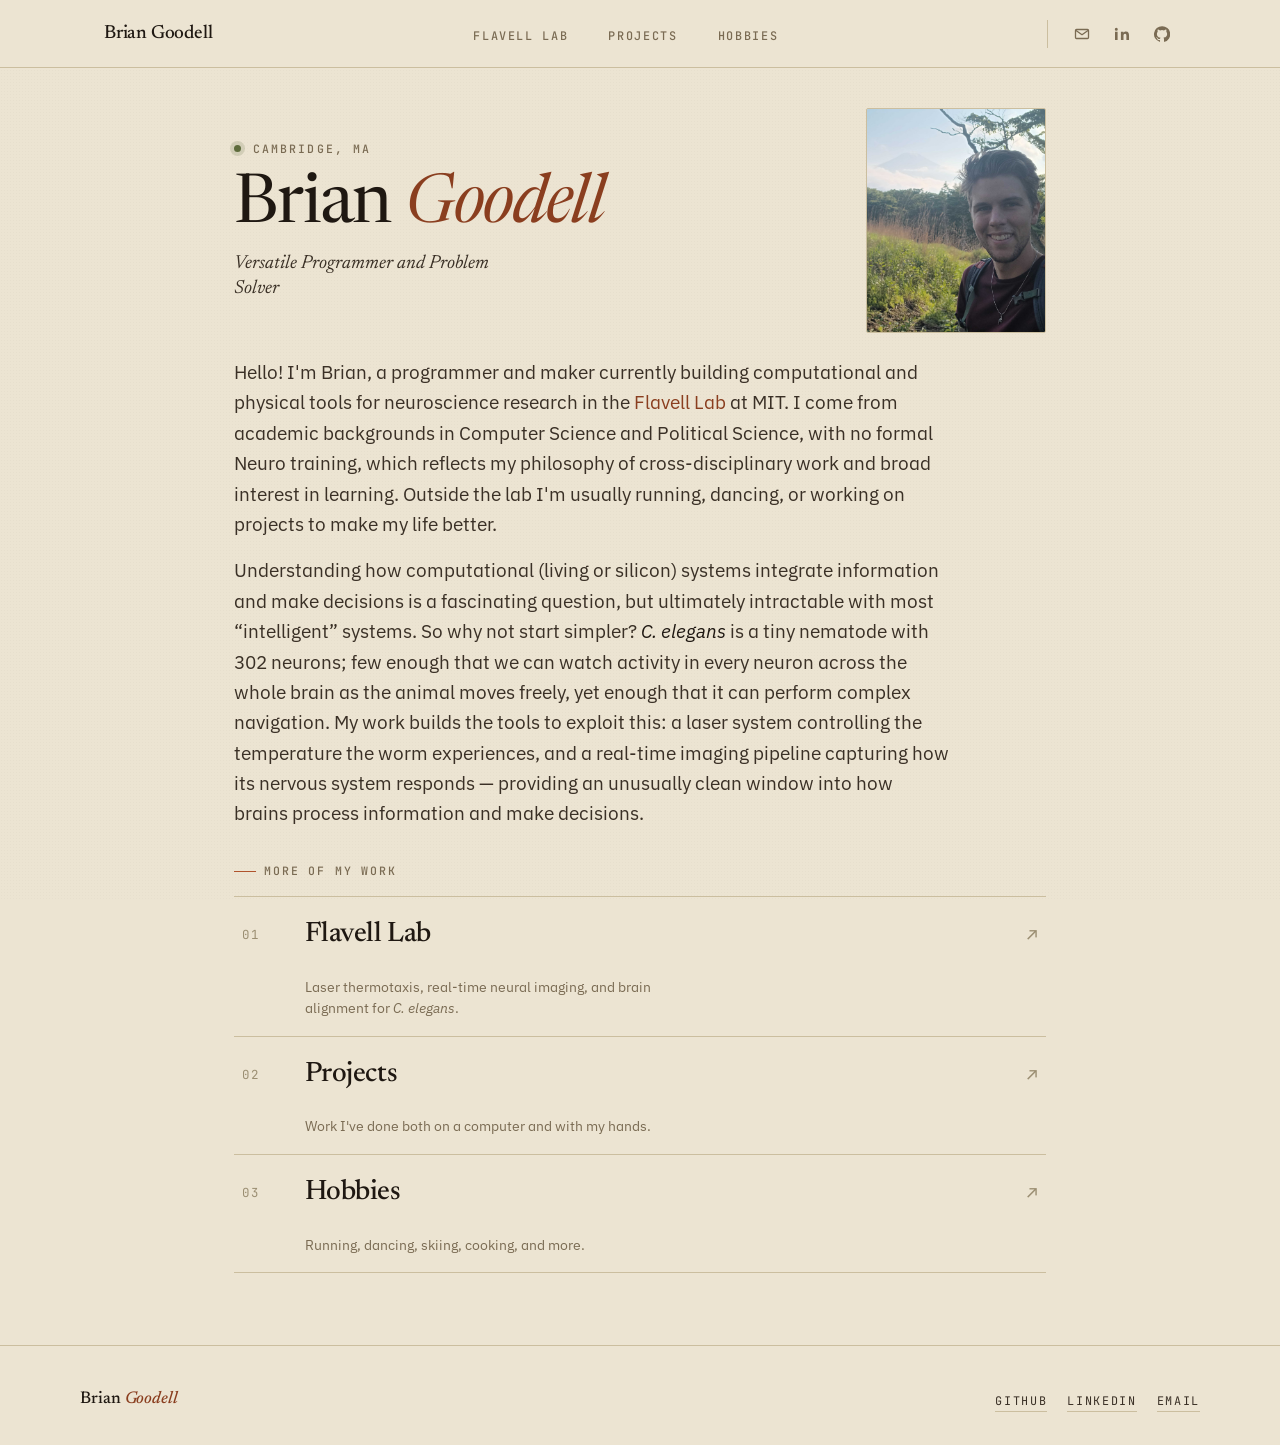
==== index.html @ 3abdfb5b "Initial Website Setup" ====
<!DOCTYPE html>
<html lang="en">
<head>
  <meta charset="UTF-8">
  <meta name="viewport" content="width=device-width, initial-scale=1.0">
  <title>Brian Goodell</title>
  <meta name="description" content="Brian Goodell — programmer, maker, and Research Technician at the MIT Flavell Lab.">
  <link rel="preconnect" href="https://fonts.googleapis.com">
  <link rel="preconnect" href="https://fonts.gstatic.com" crossorigin>
  <link href="https://fonts.googleapis.com/css2?family=Newsreader:ital,opsz,wght@0,6..72,400;0,6..72,500;0,6..72,600;1,6..72,400;1,6..72,500&family=IBM+Plex+Sans:wght@300;400;500;600&family=JetBrains+Mono:wght@400;500;600&display=swap" rel="stylesheet">
  <link rel="stylesheet" href="css/style.css">
</head>
<body data-page-id="home">

  <nav class="site-nav" role="navigation" aria-label="Main navigation">
    <div class="site-nav__inner">
      <a href="index.html" class="site-nav__brand"><span>Brian Goodell</span></a>
      <ul class="site-nav__links" role="list">
        <li><a href="flavell-lab.html" class="nav__link">Flavell Lab</a></li>
        <li><a href="projects.html"    class="nav__link">Projects</a></li>
        <li><a href="hobbies.html"     class="nav__link">Hobbies</a></li>
      </ul>
        <div class="site-nav__socials" role="list">
          <a href="mailto:briandalegoodell@gmail.com" class="social-icon" aria-label="Email" data-track-click="true" role="listitem">
            <svg viewBox="0 0 16 16" fill="none" stroke="currentColor" stroke-width="1.3" stroke-linejoin="round" aria-hidden="true">
              <rect x="1.5" y="3.5" width="13" height="9" rx="1"/>
              <path d="M2 4.5l6 4.2 6-4.2" stroke-linecap="round"/>
            </svg>
          </a>
          <a href="https://www.linkedin.com/in/briandalegoodell" target="_blank" rel="noopener" class="social-icon" aria-label="LinkedIn" data-track-click="true" role="listitem">
            <svg viewBox="0 0 16 16" fill="currentColor" aria-hidden="true">
              <path d="M3.6 5.7H1V14h2.6V5.7Zm.2-2.4a1.5 1.5 0 1 1-3 0 1.5 1.5 0 0 1 3 0ZM15 14h-2.6V9.9c0-1-.02-2.2-1.35-2.2-1.35 0-1.55 1.05-1.55 2.13V14H6.9V5.7h2.5v1.13h.04c.35-.66 1.2-1.35 2.46-1.35 2.63 0 3.12 1.73 3.12 3.97V14Z"/>
            </svg>
          </a>
          <a href="https://github.com/briangoodell" target="_blank" rel="noopener" class="social-icon" aria-label="GitHub" data-track-click="true" role="listitem">
            <svg viewBox="0 0 16 16" fill="currentColor" aria-hidden="true">
              <path d="M8 .2A8 8 0 0 0 5.47 15.79c.4.07.55-.17.55-.38v-1.33c-2.23.48-2.7-1.07-2.7-1.07-.36-.92-.89-1.16-.89-1.16-.72-.5.05-.49.05-.49.8.06 1.23.83 1.23.83.72 1.22 1.87.87 2.33.67.07-.52.28-.87.51-1.07-1.78-.2-3.65-.89-3.65-3.95 0-.87.31-1.59.83-2.15-.08-.2-.36-1.02.08-2.13 0 0 .67-.22 2.2.82a7.65 7.65 0 0 1 4 0c1.53-1.04 2.2-.82 2.2-.82.44 1.11.16 1.93.08 2.13.52.56.83 1.28.83 2.15 0 3.07-1.87 3.75-3.65 3.94.29.25.54.74.54 1.49v2.21c0 .22.15.46.55.38A8 8 0 0 0 8 .2Z"/>
            </svg>
          </a>
        </div>
      </div>
    </nav>

  <main>

    <section class="home-hero">
      <div class="home-hero__text">
        <div class="home-hero__eyebrow">
          <span class="home-hero__eyebrow-dot" aria-hidden="true"></span>
          <span>CAMBRIDGE, MA
</span>
        </div>
        <h1 class="home-hero__name" data-content-id="hero-name">Brian <em>Goodell</em></h1>
        <!-- <p class="home-hero__role" data-content-id="hero-role">Research Technician
building tools for neuroscience</p> -->
        <p class="home-hero__role" data-content-id="hero-role">Versatile Programmer and Problem Solver</p>
      </div>
      <div class="home-hero__photo-wrap">
        <img src="images/headshot.jpg" alt="Brian Goodell" class="home-hero__photo">
      </div>
    </section>

    <section class="home-bio content-section">
      <p class="home-bio__para" data-content-id="bio-intro">
        Hello! I'm Brian, a programmer and maker currently building computational and physical
        tools for neuroscience research in the <a href="flavell-lab.html">Flavell Lab</a>
        at MIT. I come from academic backgrounds in Computer Science and Political Science, with no formal 
        Neuro training, which reflects my philosophy of cross-disciplinary work and broad interest in 
        learning. Outside the lab I'm usually running, dancing, or working on projects to make my life better.
      </p>
      <p class="home-bio__para" data-content-id="bio-research">
        Understanding how computational (living or silicon) systems integrate information and
        make decisions is a fascinating question, but ultimately intractable with most
        &ldquo;intelligent&rdquo; systems. So why not start simpler?
        <em>C. elegans</em> is a tiny nematode with 302 neurons; few enough that we can watch
        activity in every neuron across the whole brain as the animal moves freely, yet enough
        that it can perform complex navigation. My work builds the tools to exploit this: a laser
        system controlling the temperature the worm experiences, and a real-time imaging pipeline
        capturing how its nervous system responds &mdash; providing an unusually clean window into
        how brains process information and make decisions.
      </p>
    </section>

    <section class="home-links content-section">
      <div class="kicker" style="margin-bottom: var(--space-4);">MORE OF MY WORK</div>
      <div class="home-links__grid">
        <a href="flavell-lab.html" class="link-card" data-index="01" data-track-click="true">
          <span class="link-card__title">Flavell Lab</span>
          <span class="link-card__arrow" aria-hidden="true">↗</span>
          <span class="link-card__desc">Laser thermotaxis, real-time neural imaging, and brain alignment for <em>C. elegans</em>.</span>
        </a>
        <a href="projects.html" class="link-card" data-index="02" data-track-click="true">
          <span class="link-card__title">Projects</span>
          <span class="link-card__arrow" aria-hidden="true">↗</span>
          <span class="link-card__desc">Work I've done both on a computer and with my hands.</span>
        </a>
        <a href="hobbies.html" class="link-card" data-index="03" data-track-click="true">
          <span class="link-card__title">Hobbies</span>
          <span class="link-card__arrow" aria-hidden="true">↗</span>
          <span class="link-card__desc">Running, dancing, skiing, cooking, and more.</span>
        </a>
      </div>
    </section>

  </main>

  <footer class="site-footer">
    <div class="site-footer__inner">
      <p class="site-footer__meta">
        <span class="site-footer__brand">Brian <em>Goodell</em></span>
      </p>
      <ul class="site-footer__links" role="list">
        <li><a href="https://github.com/briangoodell" class="footer-link" target="_blank" rel="noopener" data-track-click="true">GitHub</a></li>
        <li><a href="https://www.linkedin.com/in/briandalegoodell" class="footer-link" target="_blank" rel="noopener" data-track-click="true">LinkedIn</a></li>
        <li><a href="mailto:briandalegoodell@gmail.com" class="footer-link" data-track-click="true">Email</a></li>
      </ul>
    </div>
  </footer>

  <script src="js/api.js"></script>
</body>
</html>
---- css/style.css ----
/* ============================================================
   PERSONAL SITE — BRIAN GOODELL
   Editorial / research-notebook aesthetic. Warm paper, deep
   ink, terracotta clay, olive moss. Newsreader serif + IBM
   Plex Sans + JetBrains Mono for monospaced editorial labels.
   ============================================================ */

:root {
  /* Palette ------------------------------------------------- */
  --paper:        #ECE4D2;
  --paper-2:      #E4DABF;
  --paper-3:      #F4EEDE;
  --surface:      #F1E9D6;
  --rule:         #CBBE9F;
  --rule-soft:    #D9CFB4;

  --ink:          #1F1812;
  --ink-2:        #3A3026;
  --ink-mute:     #7A6B53;
  --ink-faint:    #9B8E72;

  --clay:         #B0532C;   /* terracotta */
  --clay-deep:    #8A3E1F;
  --clay-soft:    #D38861;

  --moss:         #5E6B3C;   /* olive secondary */
  --moss-soft:    #8A9764;

  --paper-on-ink: #F1E7D2;

  /* Placeholder duotone fills */
  --ph-clay:    #B0532C;
  --ph-moss:    #5E6B3C;
  --ph-umber:   #7A4E2C;
  --ph-sand:    #BFA476;

  /* Legacy aliases (used by inline style attrs in HTML) */
  --ph-brown:   var(--ph-umber);
  --ph-sage:    var(--ph-moss);
  --ph-terra:   var(--ph-clay);
  --color-accent: var(--clay);
  --color-accent-hover: var(--clay-deep);
  --color-accent-light: var(--clay-soft);
  --color-border: var(--rule);
  --color-bg-alt: var(--paper-2);
  --color-surface: var(--surface);
  --color-text-body: var(--ink-2);
  --color-text-muted: var(--ink-mute);
  --color-text-primary: var(--ink);
  --color-secondary: var(--moss);
  --color-secondary-lt: var(--moss-soft);

  /* Typography ---------------------------------------------- */
  --font-serif: 'Newsreader', 'Source Serif 4', Georgia, serif;
  --font-sans:  'IBM Plex Sans', system-ui, -apple-system, 'Helvetica Neue', sans-serif;
  --font-mono:  'JetBrains Mono', 'IBM Plex Mono', ui-monospace, Menlo, monospace;
  --font-heading: var(--font-serif);
  --font-body:    var(--font-sans);

  --text-xs:   0.75rem;
  --text-sm:   0.875rem;
  --text-base: 1.0625rem;
  --text-lg:   1.1875rem;
  --text-xl:   1.375rem;
  --text-2xl:  1.75rem;
  --text-3xl:  2.25rem;
  --text-4xl:  3rem;
  --text-5xl:  4rem;

  --leading-tight:  1.12;
  --leading-snug:   1.3;
  --leading-normal: 1.55;
  --leading-loose:  1.7;

  /* Spacing ------------------------------------------------- */
  --space-1:  0.25rem;
  --space-2:  0.5rem;
  --space-3:  0.75rem;
  --space-4:  1rem;
  --space-5:  1.25rem;
  --space-6:  1.5rem;
  --space-8:  2rem;
  --space-10: 2.5rem;
  --space-12: 3rem;
  --space-16: 4rem;
  --space-20: 5rem;
  --space-24: 6rem;
  --space-32: 8rem;

  /* Layout -------------------------------------------------- */
  --max-content: 720px;
  --max-wide:    1120px;
  --nav-height:  68px;

  /* Effects ------------------------------------------------- */
  --radius-sm: 2px;
  --radius-md: 4px;
  --radius-lg: 8px;
  --transition-fast: 140ms ease;
  --transition-base: 240ms cubic-bezier(.2,.6,.2,1);
}

/* ============================================================
   RESET & BASE
   ============================================================ */
*, *::before, *::after { box-sizing: border-box; margin: 0; padding: 0; }

html {
  scroll-behavior: smooth;
  -webkit-font-smoothing: antialiased;
  -moz-osx-font-smoothing: grayscale;
  text-rendering: optimizeLegibility;
  overflow-x: clip;
}

body {
  background: var(--paper);
  color: var(--ink-2);
  font-family: var(--font-body);
  font-size: var(--text-base);
  line-height: var(--leading-normal);
  min-height: 100vh;
  display: flex;
  flex-direction: column;
  font-feature-settings: "ss01", "cv01";
}

/* Soft paper grain — barely perceptible warm noise.
   Pure CSS, no external image. */
body::before {
  content: "";
  position: fixed;
  inset: 0;
  pointer-events: none;
  z-index: 0;
  background-image:
    radial-gradient(rgba(58, 45, 28, 0.045) 1px, transparent 1px);
  background-size: 3px 3px;
  mix-blend-mode: multiply;
  opacity: 0.55;
}

main { flex: 1; position: relative; z-index: 1; }

img { max-width: 100%; height: auto; display: block; }
ul, ol { list-style: none; }

a {
  color: var(--clay-deep);
  text-decoration: none;
  text-underline-offset: 0.18em;
  text-decoration-thickness: 1px;
  transition: color var(--transition-fast);
}

a:hover { color: var(--clay); text-decoration: underline; }

a:focus-visible {
  outline: 2px solid var(--clay);
  outline-offset: 3px;
  border-radius: 1px;
}

::selection { background: var(--clay-soft); color: var(--ink); }

/* ============================================================
   TYPOGRAPHY
   ============================================================ */
h1, h2, h3, h4 {
  font-family: var(--font-serif);
  color: var(--ink);
  line-height: var(--leading-tight);
  font-weight: 500;
  letter-spacing: -0.01em;
  text-wrap: balance;
  font-optical-sizing: auto;
}

em { font-style: italic; }
h1 em, h2 em, h3 em { font-style: italic; color: var(--clay-deep); }

/* Editorial monospace kicker: tiny uppercase mono label.
   Use above headings for an "00.0 Section" feel. */
.kicker {
  display: inline-flex;
  align-items: center;
  gap: var(--space-2);
  font-family: var(--font-mono);
  font-size: 0.72rem;
  font-weight: 500;
  letter-spacing: 0.16em;
  text-transform: uppercase;
  color: var(--ink-mute);
}

.kicker::before {
  content: "";
  display: inline-block;
  width: 22px;
  height: 1px;
  background: var(--clay);
}

.kicker--no-rule::before { display: none; }

.page-title {
  font-size: clamp(2.2rem, 4.6vw, var(--text-4xl));
  font-weight: 500;
  margin-top: var(--space-3);
  margin-bottom: var(--space-4);
  letter-spacing: -0.02em;
}

.page-subtitle {
  font-family: var(--font-mono);
  font-size: var(--text-xs);
  text-transform: uppercase;
  letter-spacing: 0.18em;
  color: var(--ink-mute);
  font-weight: 500;
  margin-bottom: var(--space-6);
}

.page-intro {
  font-family: var(--font-serif);
  font-size: var(--text-xl);
  line-height: var(--leading-loose);
  color: var(--ink-2);
  font-weight: 400;
  max-width: 60ch;
}

.section-heading {
  font-size: var(--text-2xl);
  font-weight: 500;
  margin-bottom: var(--space-6);
  letter-spacing: -0.015em;
}

/* ============================================================
   LAYOUT UTILITIES
   ============================================================ */
.content-section {
  max-width: var(--max-content);
  margin: 0 auto;
  padding: var(--space-12) var(--space-6);
}

.wide-section {
  max-width: var(--max-wide);
  margin: 0 auto;
  padding: var(--space-12) var(--space-6);
}

/* Soft horizontal rule used between sections */
.rule {
  border: 0;
  height: 1px;
  background: var(--rule);
  max-width: var(--max-content);
  margin: 0 auto;
}

.rule--wide { max-width: var(--max-wide); }

/* ============================================================
   PLACEHOLDER IMAGES
   Subtle striped duotone — feels like a scan / a sample,
   not just a flat color block.
   ============================================================ */
.ph-image {
  --ph-fill: var(--ph-umber);
  position: relative;
  width: 100%;
  padding-bottom: var(--ph-ratio, 66.67%);
  overflow: hidden;
  border-radius: var(--radius-sm);
  background:
    repeating-linear-gradient(
      135deg,
      rgba(255, 246, 224, 0.10) 0 6px,
      rgba(0, 0, 0, 0.06) 6px 12px
    ),
    var(--ph-fill);
  isolation: isolate;
}

.ph-image::before {
  /* tiny mono coordinate tick in the corner — research notebook vibe */
  content: "";
  position: absolute;
  inset: 10px 10px auto auto;
  width: 14px;
  height: 14px;
  border-top: 1px solid rgba(255, 246, 224, 0.55);
  border-right: 1px solid rgba(255, 246, 224, 0.55);
  z-index: 2;
}

.ph-image::after {
  content: attr(data-label);
  position: absolute;
  inset: 0;
  display: flex;
  align-items: flex-end;
  justify-content: flex-start;
  padding: var(--space-4);
  font-family: var(--font-mono);
  font-size: 0.7rem;
  font-weight: 500;
  color: rgba(255, 246, 224, 0.85);
  letter-spacing: 0.18em;
  text-transform: uppercase;
  z-index: 2;
}

.ph-image--fixed { padding-bottom: 0; }

/* ============================================================
   BUTTONS — text-forward, editorial
   ============================================================ */
.btn {
  display: inline-flex;
  align-items: center;
  gap: 0.4em;
  padding: 0.55em 1em;
  border-radius: var(--radius-sm);
  font-family: var(--font-sans);
  font-size: var(--text-sm);
  font-weight: 500;
  cursor: pointer;
  border: 1px solid transparent;
  text-decoration: none;
  transition:
    background var(--transition-fast),
    color var(--transition-fast),
    border-color var(--transition-fast),
    transform var(--transition-fast);
  white-space: nowrap;
  letter-spacing: 0.01em;
}

.btn:hover { text-decoration: none; }

.btn--primary {
  background: var(--ink);
  color: var(--paper-on-ink);
  border-color: var(--ink);
}
.btn--primary:hover { background: var(--clay-deep); border-color: var(--clay-deep); color: #fff; }

.btn--outline {
  background: transparent;
  border-color: var(--ink);
  color: var(--ink);
}
.btn--outline:hover { background: var(--ink); color: var(--paper-on-ink); }

.btn--ghost {
  background: transparent;
  color: var(--ink);
  border-color: var(--rule);
}
.btn--ghost:hover { border-color: var(--ink); color: var(--ink); background: var(--paper-3); }

.btn--sm { padding: 0.4em 0.75em; font-size: var(--text-xs); }

.btn .btn__arrow {
  display: inline-block;
  transition: transform var(--transition-fast);
}
.btn:hover .btn__arrow { transform: translate(2px, -2px); }

/* ============================================================
   NAVIGATION — paper-toned, editorial masthead
   ============================================================ */
.site-nav {
  background: var(--paper);
  height: var(--nav-height);
  position: sticky;
  top: 0;
  z-index: 100;
  border-bottom: 1px solid var(--rule);
  backdrop-filter: saturate(120%);
}

.site-nav__inner {
  max-width: var(--max-wide);
  margin: 0 auto;
  padding: 0 var(--space-6);
  height: 100%;
  width: 100%;
  display: flex;
  align-items: center;
  justify-content: space-between;
  gap: var(--space-8);
  min-width: 0;
}

.site-nav__brand {
  display: inline-flex;
  align-items: baseline;
  gap: 0.55em;
  font-family: var(--font-serif);
  font-size: var(--text-lg);
  font-weight: 500;
  color: var(--ink);
  text-decoration: none;
  letter-spacing: -0.01em;
  white-space: nowrap;
  min-width: 0;
}

.site-nav__brand > span { white-space: nowrap; }

.site-nav__brand:hover { color: var(--clay-deep); text-decoration: none; }

.site-nav__brand-mark {
  display: inline-block;
  width: 10px;
  height: 10px;
  background: var(--clay);
  border-radius: 50%;
  transform: translateY(-1px);
}

.site-nav__brand-meta {
  font-family: var(--font-mono);
  font-size: 0.68rem;
  font-weight: 500;
  letter-spacing: 0.16em;
  text-transform: uppercase;
  color: var(--ink-mute);
  border-left: 1px solid var(--rule);
  padding-left: 0.7em;
  margin-left: 0.2em;
}

@media (max-width: 860px) {
  .site-nav__brand-meta { display: none; }
}

.site-nav__links {
  display: flex;
  align-items: center;
  gap: var(--space-10);
}

.nav__link {
  font-family: var(--font-mono);
  font-size: 0.74rem;
  font-weight: 500;
  color: var(--ink-mute);
  text-decoration: none;
  letter-spacing: 0.14em;
  text-transform: uppercase;
  padding: 0.3em 0;
  position: relative;
  transition: color var(--transition-fast);
}

.nav__link:hover { color: var(--ink); text-decoration: none; }

.nav__link--active { color: var(--ink); }
.nav__link--active::after {
  content: "";
  position: absolute;
  left: 0; right: 0;
  bottom: -2px;
  height: 2px;
  background: var(--clay);
}

/* Social icons — sit in the nav, after the page links */
.site-nav__socials {
  display: flex;
  align-items: center;
  gap: var(--space-3);
  padding-left: var(--space-5);
  margin-left: var(--space-2);
  border-left: 1px solid var(--rule);
}

.social-icon {
  display: inline-flex;
  align-items: center;
  justify-content: center;
  width: 28px;
  height: 28px;
  color: var(--ink-mute);
  border-radius: var(--radius-sm);
  transition: color var(--transition-fast), background var(--transition-fast);
}

.social-icon svg {
  width: 16px;
  height: 16px;
  display: block;
}

.social-icon:hover {
  color: var(--clay-deep);
  background: var(--paper-3);
  text-decoration: none;
}

.social-icon:focus-visible {
  outline: 2px solid var(--clay);
  outline-offset: 2px;
}

@media (max-width: 540px) {
  .site-nav__socials {
    padding-left: var(--space-3);
    margin-left: 0;
    gap: var(--space-2);
  }
  .social-icon { width: 24px; height: 24px; }
  .social-icon svg { width: 14px; height: 14px; }
}

/* ============================================================
   FOOTER
   ============================================================ */
.site-footer {
  background: transparent;
  color: var(--ink-2);
  padding: var(--space-10) var(--space-6) var(--space-8);
  margin-top: var(--space-16);
  border-top: 1px solid var(--rule);
}

.site-footer__inner {
  max-width: var(--max-wide);
  margin: 0 auto;
  display: flex;
  align-items: center;
  justify-content: space-between;
  flex-wrap: wrap;
  gap: var(--space-5);
}

.site-footer__meta {
  display: inline-flex;
  align-items: baseline;
  flex-wrap: wrap;
  gap: 0.55em;
  font-family: var(--font-mono);
  font-size: 0.72rem;
  letter-spacing: 0.14em;
  text-transform: uppercase;
  color: var(--ink-mute);
  line-height: 1.4;
}

.site-footer__brand {
  font-family: var(--font-serif);
  font-size: var(--text-base);
  font-weight: 500;
  color: var(--ink);
  letter-spacing: -0.005em;
  text-transform: none;
  line-height: 1;
}

.site-footer__brand em {
  font-style: italic;
  color: var(--clay-deep);
  font-weight: 500;
}

.site-footer__sep {
  color: var(--ink-faint);
  font-family: var(--font-mono);
  font-size: 0.72rem;
}

.site-footer__copy {
  font-family: var(--font-mono);
  font-size: 0.72rem;
  letter-spacing: 0.14em;
  text-transform: uppercase;
  color: var(--ink-mute);
  margin-top: var(--space-2);
}

.site-footer__links {
  display: flex;
  gap: var(--space-5);
}

.footer-link {
  font-family: var(--font-mono);
  font-size: 0.74rem;
  letter-spacing: 0.14em;
  text-transform: uppercase;
  color: var(--ink-2);
  text-decoration: none;
  position: relative;
  padding-bottom: 2px;
  border-bottom: 1px solid var(--rule);
  transition: color var(--transition-fast), border-color var(--transition-fast);
}

.footer-link:hover { color: var(--clay-deep); border-color: var(--clay); text-decoration: none; }

@media (max-width: 640px) {
  .site-footer__inner { flex-direction: column; align-items: flex-start; gap: var(--space-3); }
}

/* ============================================================
   HOME PAGE — asymmetric editorial hero
   ============================================================ */

/* Home page only: wider content rail + tighter vertical rhythm,
   so the whole bio + links fit much closer to the fold. */
body[data-page-id="home"] .content-section {
  max-width: 860px;
  padding-top: var(--space-6);
  padding-bottom: var(--space-6);
}

body[data-page-id="home"] .home-bio { padding-top: 0; padding-bottom: var(--space-4); }
body[data-page-id="home"] .home-links { padding-top: var(--space-2); padding-bottom: var(--space-10); }
body[data-page-id="home"] .site-footer { margin-top: var(--space-8); }

.home-hero {
  max-width: 860px;
  margin: 0 auto;
  padding: var(--space-10) var(--space-6) var(--space-6);
  display: grid;
  grid-template-columns: 1fr 180px;
  gap: var(--space-10);
  align-items: center;
}

.home-hero__eyebrow {
  display: flex;
  align-items: center;
  gap: var(--space-3);
  font-family: var(--font-mono);
  font-size: 0.72rem;
  font-weight: 500;
  letter-spacing: 0.18em;
  text-transform: uppercase;
  color: var(--ink-mute);
  margin-bottom: var(--space-4);
}

.home-hero__eyebrow-dot {
  width: 7px;
  height: 7px;
  border-radius: 50%;
  background: var(--moss);
  box-shadow: 0 0 0 4px rgba(94, 107, 60, 0.18);
  animation: livepulse 2.6s ease-in-out infinite;
}

@keyframes livepulse {
  0%, 100% { box-shadow: 0 0 0 4px rgba(94, 107, 60, 0.18); }
  50%      { box-shadow: 0 0 0 6px rgba(94, 107, 60, 0.05); }
}

.home-hero__name {
  font-family: var(--font-serif);
  font-size: clamp(2.4rem, 6.5vw, 4.25rem);
  font-weight: 400;
  line-height: 0.98;
  letter-spacing: -0.025em;
  color: var(--ink);
  margin-bottom: var(--space-3);
}

.home-hero__name em {
  font-style: italic;
  font-weight: 400;
  color: var(--clay-deep);
}

.home-hero__role {
  font-family: var(--font-serif);
  font-size: var(--text-lg);
  font-style: italic;
  color: var(--ink-2);
  line-height: var(--leading-snug);
  max-width: 30ch;
}

.home-hero__role b {
  font-style: normal;
  font-weight: 500;
  font-family: var(--font-sans);
}

.home-hero__photo-wrap {
  width: 100%;
  aspect-ratio: 4 / 5;
  overflow: hidden;
  border-radius: var(--radius-sm);
  position: relative;
  background: var(--paper-2);
  border: 1px solid var(--rule);
}

.home-hero__photo-wrap .ph-image {
  border-radius: 0;
  padding-bottom: 0;
  position: absolute;
  inset: 0;
}

.home-hero__photo { width: 100%; height: 100%; object-fit: cover; object-position: 75% 20%; }

.home-bio {
  padding-top: 0;
  padding-bottom: var(--space-8);
}

.home-bio__para {
  font-size: var(--text-lg);
  line-height: 1.6;
  max-width: 65ch;
  color: var(--ink-2);
}

.home-bio__para + .home-bio__para { margin-top: var(--space-4); }
.home-bio__para em { color: var(--ink); }

/* "Explore" link list — strip card-y chrome, lean on rules + type */
.home-links { padding-top: var(--space-4); padding-bottom: var(--space-12); }

.home-links__grid {
  display: flex;
  flex-direction: column;
  border-top: 1px solid var(--rule);
}

.link-card {
  display: grid;
  grid-template-columns: 2.5em 1fr auto;
  align-items: baseline;
  gap: var(--space-5);
  padding: var(--space-4) var(--space-2);
  border-bottom: 1px solid var(--rule);
  text-decoration: none;
  color: var(--ink);
  position: relative;
  transition: padding var(--transition-base), background var(--transition-base);
}

.link-card::before {
  /* numerical index */
  content: attr(data-index);
  font-family: var(--font-mono);
  font-size: 0.78rem;
  letter-spacing: 0.14em;
  color: var(--ink-faint);
  align-self: center;
}

.link-card:hover {
  text-decoration: none;
  padding-left: var(--space-4);
  background: linear-gradient(90deg, var(--paper-3), transparent 60%);
}

.link-card:hover .link-card__arrow { transform: translate(4px, -4px); color: var(--clay-deep); }
.link-card:hover .link-card__title { color: var(--clay-deep); }

.link-card__title {
  font-family: var(--font-serif);
  font-size: var(--text-2xl);
  font-weight: 500;
  color: var(--ink);
  letter-spacing: -0.015em;
  transition: color var(--transition-fast);
}

.link-card__desc {
  font-family: var(--font-sans);
  font-size: var(--text-sm);
  color: var(--ink-mute);
  line-height: var(--leading-normal);
  grid-column: 2 / 3;
  max-width: 50ch;
}

.link-card__arrow {
  font-family: var(--font-mono);
  font-size: 1.1rem;
  color: var(--ink-faint);
  align-self: center;
  transition: transform var(--transition-fast), color var(--transition-fast);
}

@media (max-width: 600px) {
  .link-card {
    grid-template-columns: 2em 1fr auto;
    gap: var(--space-3);
    padding: var(--space-4) 0;
  }
  .link-card__title { font-size: var(--text-xl); }
  .link-card__desc  { grid-column: 1 / -1; }
}

/* ============================================================
   PAGE HEADER (shared on lab / projects / hobbies pages)
   ============================================================ */
.page-header {
  padding-bottom: var(--space-4);
}

.page-header .page-intro {
  margin-top: var(--space-4);
}

/* ============================================================
   FLAVELL LAB PAGE
   ============================================================ */
.lab-project {
  max-width: var(--max-content);
  margin: 0 auto;
  padding: var(--space-16) var(--space-6) var(--space-12);
  border-top: 1px solid var(--rule);
  position: relative;
}

/* Project number label set in the gutter */
.lab-project__num {
  font-family: var(--font-mono);
  font-size: 0.72rem;
  font-weight: 500;
  letter-spacing: 0.18em;
  text-transform: uppercase;
  color: var(--ink-mute);
  display: block;
  margin-bottom: var(--space-3);
}

.lab-project__header {
  display: flex;
  align-items: baseline;
  justify-content: space-between;
  flex-wrap: wrap;
  gap: var(--space-4);
  margin-bottom: var(--space-8);
}

.lab-project__title {
  font-family: var(--font-serif);
  font-size: clamp(1.75rem, 3vw, 2.25rem);
  font-weight: 500;
  letter-spacing: -0.015em;
}

.lab-project__links {
  display: flex;
  gap: var(--space-3);
  flex-wrap: wrap;
  align-items: center;
}

.lab-project__body {
  display: grid;
  grid-template-columns: 1fr 1fr;
  gap: var(--space-10);
  align-items: start;
}

.lab-project__photo-wrap { overflow: hidden; }

/* ── Before/After image comparison slider ─────────────────── */
.img-compare {
  position: relative;
  overflow: hidden;
  cursor: ew-resize;
  border-radius: var(--radius-sm);
  user-select: none;
  -webkit-user-select: none;
  display: block;
  line-height: 0;
}

.img-compare__base {
  display: block;
  width: 100%;
  height: auto;
}

.img-compare__overlay {
  position: absolute;
  inset: 0;
  width: 100%;
  height: 100%;
  object-fit: cover;
  clip-path: inset(0 calc(100% - var(--x, 50%)) 0 0);
  will-change: clip-path;
}

.img-compare__divider {
  position: absolute;
  top: 0;
  bottom: 0;
  left: var(--x, 50%);
  transform: translateX(-50%);
  width: 1.5px;
  background: rgba(255, 255, 255, 0.9);
  box-shadow: 0 0 6px rgba(0, 0, 0, 0.35);
  pointer-events: none;
}

.img-compare__divider::after {
  content: "";
  position: absolute;
  top: 50%;
  left: 50%;
  transform: translate(-50%, -50%);
  width: 28px;
  height: 28px;
  border-radius: 50%;
  background: rgba(255, 255, 255, 0.92);
  box-shadow: 0 1px 6px rgba(0, 0, 0, 0.3);
  background-image: url("data:image/svg+xml,%3Csvg viewBox='0 0 20 20' fill='none' stroke='%23555' stroke-width='1.5' stroke-linecap='round' xmlns='http://www.w3.org/2000/svg'%3E%3Cpath d='M7 8l-3 2 3 2M13 8l3 2-3 2'/%3E%3C/svg%3E");
  background-repeat: no-repeat;
  background-position: center;
  background-size: 18px 18px;
}

.img-compare__labels {
  position: absolute;
  inset: 0;
  display: flex;
  justify-content: space-between;
  align-items: flex-end;
  padding: var(--space-3) var(--space-3);
  pointer-events: none;
}

.img-compare__label {
  font-family: var(--font-mono);
  font-size: 0.65rem;
  font-weight: 500;
  letter-spacing: 0.12em;
  text-transform: uppercase;
  color: #fff;
  background: rgba(0, 0, 0, 0.38);
  padding: 2px 7px;
  border-radius: 2px;
  line-height: 1.6;
  backdrop-filter: blur(4px);
}

.lab-project__text p {
  font-size: var(--text-base);
  line-height: var(--leading-loose);
  margin-bottom: var(--space-4);
  color: var(--ink-2);
}

.lab-project__tech-list {
  margin-top: var(--space-5);
  padding-top: var(--space-4);
  border-top: 1px solid var(--rule);
  display: flex;
  flex-direction: column;
  gap: var(--space-2);
}

.lab-project__tech-list li {
  font-family: var(--font-mono);
  font-size: 0.78rem;
  color: var(--ink-2);
  line-height: var(--leading-normal);
  position: relative;
  padding-left: 1.5em;
  letter-spacing: 0.01em;
}

.lab-project__tech-list li::before {
  content: "→";
  position: absolute;
  left: 0;
  color: var(--clay);
  font-family: var(--font-mono);
}

/* ============================================================
   PROJECTS PAGE
   ============================================================ */
.page-projects .page-header {
  max-width: var(--max-wide);
  padding: var(--space-16) var(--space-6) var(--space-8);
  margin: 0 auto;
}

.page-projects .page-header .page-intro { max-width: 60ch; }

.project-filters {
  display: flex;
  gap: var(--space-2);
  flex-wrap: wrap;
  margin-top: var(--space-8);
  padding-top: var(--space-5);
  border-top: 1px solid var(--rule);
}

.filter-btn {
  padding: 0.4em 0.9em;
  border-radius: 999px;
  font-family: var(--font-mono);
  font-size: 0.72rem;
  font-weight: 500;
  letter-spacing: 0.14em;
  text-transform: uppercase;
  cursor: pointer;
  border: 1px solid var(--rule);
  background: transparent;
  color: var(--ink-2);
  transition:
    background var(--transition-fast),
    color var(--transition-fast),
    border-color var(--transition-fast);
}

.filter-btn:hover { border-color: var(--ink); color: var(--ink); }

.filter-btn--active {
  background: var(--ink);
  border-color: var(--ink);
  color: var(--paper-on-ink);
}

.filter-btn--active:hover {
  background: var(--clay-deep);
  border-color: var(--clay-deep);
  color: var(--paper-on-ink);
}

.projects-grid {
  display: grid;
  grid-template-columns: repeat(auto-fill, minmax(280px, 1fr));
  gap: var(--space-8) var(--space-6);
  max-width: var(--max-wide);
  margin: 0 auto;
  padding: var(--space-8) var(--space-6) var(--space-16);
}

.project-card {
  background: transparent;
  border: none;
  overflow: visible;
  display: flex;
  flex-direction: column;
  gap: var(--space-4);
  position: relative;
  z-index: 1;
  transition: transform var(--transition-base);
}

.project-card:hover,
.project-card:focus-within { z-index: 60; }
.project-card:hover { transform: translateY(-2px); }
.project-card[data-hidden="true"] { display: none; }

/* Stretched link — makes the whole card clickable */
.project-card__primary-link::after {
  content: '';
  position: absolute;
  inset: 0;
  z-index: 1;
}

/* Keep interactive elements above the card overlay */
.project-card .ai-meter,
.project-card__actions .btn {
  position: relative;
  z-index: 2;
}

/* Pointer cursor on the card itself when it has a link */
.project-card:has(.project-card__primary-link) { cursor: pointer; }

/* When a meter inside the card has an open popover, keep its card on top */
.project-card:has(.ai-meter:hover),
.project-card:has(.ai-meter.is-open),
.project-card:has(.ai-meter:focus-visible) { z-index: 80; }

.lab-project { z-index: 1; }
.lab-project:has(.ai-meter:hover),
.lab-project:has(.ai-meter.is-open),
.lab-project:has(.ai-meter:focus-visible) { z-index: 80; position: relative; }

.project-card__img-wrap {
  height: 180px;
  overflow: hidden;
  flex-shrink: 0;
  border-radius: var(--radius-sm);
  border: 1px solid var(--rule);
}

.project-card__img-wrap .ph-image {
  height: 100%;
  padding-bottom: 0;
  border-radius: 0;
}

.project-card__img { width: 100%; height: 100%; object-fit: cover; }

.project-card__body {
  padding: 0;
  flex: 1;
  display: flex;
  flex-direction: column;
  gap: var(--space-2);
}

.project-card__name {
  font-family: var(--font-serif);
  font-size: var(--text-xl);
  font-weight: 500;
  color: var(--ink);
  line-height: var(--leading-snug);
  letter-spacing: -0.01em;
}

.project-card__desc {
  font-size: var(--text-sm);
  color: var(--ink-mute);
  line-height: var(--leading-normal);
  flex: 1;
}

.project-card__footer {
  padding: var(--space-3) 0;
  margin-top: var(--space-2);
  border-top: 1px solid var(--rule);
  border-bottom: 1px solid var(--rule);
  display: flex;
  align-items: center;
  justify-content: space-between;
  gap: var(--space-3);
  flex-wrap: wrap;
}

.project-card__actions {
  display: flex;
  align-items: center;
  justify-content: flex-end;
}

.project-card__badges {
  display: flex;
  align-items: center;
  gap: var(--space-3);
  flex-wrap: wrap;
}

/* Badge — minimal pill, mono caps */
.project-badge {
  display: inline-flex;
  align-items: center;
  gap: 0.4em;
  font-family: var(--font-mono);
  font-size: 0.66rem;
  font-weight: 500;
  letter-spacing: 0.14em;
  text-transform: uppercase;
  color: var(--ink-2);
}

.project-badge::before {
  content: "";
  width: 7px;
  height: 7px;
  border-radius: 50%;
  background: var(--ink-faint);
}

.project-badge--work::before  { background: var(--clay); }
.project-badge--class::before { background: var(--moss); }
.project-badge--solo::before  { background: var(--ph-sand); }
.project-badge--maker::before { background: var(--ph-umber); }

.project-badge-label {
  font-family: var(--font-mono);
  font-size: 0.66rem;
  letter-spacing: 0.12em;
  text-transform: uppercase;
  color: var(--ink-mute);
  border-left: 1px solid var(--rule);
  padding-left: var(--space-3);
}

/* ============================================================
   AI INVOLVEMENT METER
   A tiny 4-pip meter + mono caption. Hover/focus reveals a
   popover with the full scale and a link to the philosophy page.
   ============================================================ */
.ai-meter {
  --pip-on:  var(--clay);
  --pip-off: var(--rule);
  position: relative;
  display: inline-flex;
  align-items: center;
  gap: 0.5em;
  font-family: var(--font-mono);
  font-size: 0.62rem;
  letter-spacing: 0.16em;
  text-transform: uppercase;
  color: var(--ink-mute);
  padding: 0.25em 0;
  cursor: help;
  border: 0;
  background: transparent;
}

.ai-meter:focus { outline: none; }
.ai-meter:focus-visible .ai-meter__pips i { box-shadow: 0 0 0 2px var(--clay-soft); }

.ai-meter__pips {
  display: inline-flex;
  align-items: center;
  gap: 3px;
}

.ai-meter__pips i {
  display: block;
  width: 7px;
  height: 7px;
  border-radius: 50%;
  border: 1px solid var(--pip-off);
  background: transparent;
  transition: background var(--transition-fast), border-color var(--transition-fast);
}

.ai-meter[data-ai-level="1"] .ai-meter__pips i:nth-child(-n+1),
.ai-meter[data-ai-level="2"] .ai-meter__pips i:nth-child(-n+2),
.ai-meter[data-ai-level="3"] .ai-meter__pips i:nth-child(-n+4) {
  background: var(--pip-on);
  border-color: var(--pip-on);
}

/* L3 means all four; L0 means none — handled by absence of nth-child rule. */

.ai-meter__label {
  display: none;
}

/* If you want the inline caption back, set:
   .ai-meter__label { display: inline; }
*/

/* Popover ---------------------------------------------------- */
.ai-meter__pop {
  position: absolute;
  top: calc(100% + 10px);
  left: 0;
  z-index: 100;
  width: 290px;
  max-width: calc(100vw - 32px);
  padding: var(--space-3) var(--space-4);
  background: var(--paper-3);
  border: 1px solid var(--rule);
  border-radius: var(--radius-md);
  box-shadow:
    0 1px 0 rgba(255,255,255,0.6) inset,
    0 8px 28px -10px rgba(31, 24, 18, 0.25),
    0 2px 6px -2px rgba(31, 24, 18, 0.10);
  opacity: 0;
  visibility: hidden;
  transform: translateY(-4px);
  transition:
    opacity var(--transition-fast),
    transform var(--transition-fast),
    visibility var(--transition-fast);
  text-transform: none;
  letter-spacing: normal;
  pointer-events: none;
  font-size: var(--text-sm);
  color: var(--ink-2);
}

.ai-meter:hover .ai-meter__pop,
.ai-meter:focus-visible .ai-meter__pop,
.ai-meter.is-open .ai-meter__pop {
  opacity: 1;
  visibility: visible;
  transform: translateY(0);
  pointer-events: auto;
}

/* Flip popover to the right side when card is near right edge */
.ai-meter--right .ai-meter__pop { left: auto; right: 0; }

/* Flip popover upward when there isn't room below */
.ai-meter--up .ai-meter__pop {
  top: auto;
  bottom: calc(100% + 10px);
  transform: translateY(4px);
}
.ai-meter--up:hover .ai-meter__pop,
.ai-meter--up:focus-visible .ai-meter__pop,
.ai-meter--up.is-open .ai-meter__pop { transform: translateY(0); }

.ai-meter__pop-title {
  font-family: var(--font-mono);
  font-size: 0.62rem;
  font-weight: 500;
  letter-spacing: 0.18em;
  text-transform: uppercase;
  color: var(--ink-mute);
  margin-bottom: var(--space-2);
  display: flex;
  align-items: center;
  gap: 0.6em;
}

.ai-meter__pop-title::after {
  content: "";
  flex: 1;
  height: 1px;
  background: var(--rule);
}

.ai-meter__scale {
  display: flex;
  flex-direction: column;
  gap: 0;
  margin-bottom: var(--space-2);
}

.ai-meter__level {
  display: grid;
  grid-template-columns: 48px 1fr;
  align-items: baseline;
  gap: var(--space-3);
  padding: 5px var(--space-2);
  border-left: 2px solid transparent;
  border-radius: 1px;
  transition: background var(--transition-fast);
}

.ai-meter__level[data-current="true"] {
  background: var(--paper-2);
  border-left-color: var(--clay);
}

.ai-meter__level[data-current="true"] .ai-meter__level-name { color: var(--ink); }

.ai-meter__level-pips {
  display: inline-flex;
  gap: 3px;
}

.ai-meter__level-pips i {
  width: 6px;
  height: 6px;
  border-radius: 50%;
  border: 1px solid var(--rule);
  display: block;
}

.ai-meter__level-pips i.on {
  background: var(--clay);
  border-color: var(--clay);
}

.ai-meter__level[data-current="false"] .ai-meter__level-pips i.on {
  background: var(--ink-faint);
  border-color: var(--ink-faint);
}

.ai-meter__level-body {
  display: block;
  line-height: 1.35;
}

.ai-meter__level-name {
  font-family: var(--font-sans);
  font-size: 0.82rem;
  font-weight: 600;
  color: var(--ink-2);
  letter-spacing: 0;
}

.ai-meter__level-name::after {
  content: " \2014 ";
  font-weight: 400;
  color: var(--ink-mute);
}

.ai-meter__level-desc {
  font-family: var(--font-sans);
  font-size: 0.78rem;
  color: var(--ink-mute);
  letter-spacing: 0;
}

.ai-meter__pop-link {
  display: inline-flex;
  align-items: center;
  gap: 0.4em;
  font-family: var(--font-mono);
  font-size: 0.66rem;
  letter-spacing: 0.16em;
  text-transform: uppercase;
  color: var(--clay-deep);
  border-top: 1px solid var(--rule);
  padding-top: var(--space-2);
  margin-top: 2px;
  text-decoration: none;
  font-weight: 600;
}

.ai-meter__pop-link:hover {
  color: var(--clay);
  text-decoration: none;
}

.ai-meter__pop-link .arrow {
  transition: transform var(--transition-fast);
}

.ai-meter__pop-link:hover .arrow { transform: translate(2px, -2px); }

/* ============================================================
   AI PHILOSOPHY PAGE
   ============================================================ */
.ai-page {
  max-width: var(--max-content);
  margin: 0 auto;
  padding: 0 var(--space-6) var(--space-16);
}

.ai-scale-grid {
  display: grid;
  grid-template-columns: 1fr;
  gap: 0;
  border-top: 1px solid var(--rule);
  margin-top: var(--space-8);
}

.ai-scale-row {
  display: grid;
  grid-template-columns: 90px 1fr;
  gap: var(--space-6);
  align-items: start;
  padding: var(--space-6) var(--space-2);
  border-bottom: 1px solid var(--rule);
}

.ai-scale-row__meter {
  display: flex;
  flex-direction: column;
  gap: var(--space-2);
  padding-top: 4px;
}

.ai-scale-row__pips {
  display: inline-flex;
  gap: 4px;
}

.ai-scale-row__pips i {
  width: 9px;
  height: 9px;
  border-radius: 50%;
  border: 1px solid var(--rule);
  display: block;
}

.ai-scale-row__pips i.on {
  background: var(--clay);
  border-color: var(--clay);
}

.ai-scale-row__num {
  font-family: var(--font-mono);
  font-size: 0.7rem;
  letter-spacing: 0.16em;
  color: var(--ink-mute);
  text-transform: uppercase;
}

.ai-scale-row__name {
  font-family: var(--font-serif);
  font-size: var(--text-2xl);
  font-weight: 500;
  letter-spacing: -0.01em;
  color: var(--ink);
  margin-bottom: var(--space-2);
}

.ai-scale-row__body p {
  font-size: var(--text-base);
  line-height: var(--leading-loose);
  color: var(--ink-2);
}

@media (max-width: 560px) {
  .ai-scale-row { grid-template-columns: 1fr; gap: var(--space-3); }
}

/* ============================================================
   HOBBIES PAGE
   ============================================================ */
.hobby-section {
  border-top: 1px solid var(--rule);
  max-width: var(--max-content);
  margin: 0 auto;
  padding: var(--space-16) var(--space-6) var(--space-12);
  position: relative;
}

.hobby-section:first-of-type { border-top: none; padding-top: var(--space-8); }

.hobby-section__num {
  font-family: var(--font-mono);
  font-size: 0.72rem;
  letter-spacing: 0.18em;
  text-transform: uppercase;
  color: var(--ink-mute);
  display: block;
  margin-bottom: var(--space-3);
}

.hobby-section__title {
  font-family: var(--font-serif);
  font-size: clamp(1.75rem, 3vw, 2.25rem);
  font-weight: 500;
  letter-spacing: -0.015em;
  margin-bottom: var(--space-8);
}

.hobby-section__layout {
  display: grid;
  grid-template-columns: 5fr 7fr;
  gap: var(--space-10);
  align-items: start;
}

.hobby-gallery {
  display: flex;
  flex-direction: column;
  gap: var(--space-3);
}

.hobby-gallery__row {
  display: flex;
  gap: var(--space-3);
}

.hobby-gallery__row .ph-image,
.hobby-gallery__row img { flex: 1; min-width: 0; }

.hobby-gallery__row img {
  height: 280px;
  object-fit: cover;
  object-position: center;
  display: block;
  width: 100%;
}

.hobby-gallery__item { border-radius: var(--radius-sm); overflow: hidden; }

.hobby-section__text p {
  font-size: var(--text-base);
  line-height: var(--leading-loose);
  margin-bottom: var(--space-4);
  color: var(--ink-2);
}

.hobby-section__text p:last-child { margin-bottom: 0; }
.hobby-section__text p:first-of-type::first-letter {
  font-family: var(--font-serif);
  font-size: 2.7em;
  float: left;
  line-height: 0.92;
  margin: 0.08em 0.12em 0 -0.04em;
  color: var(--clay-deep);
  font-weight: 500;
}

/* ============================================================
   RESPONSIVE
   ============================================================ */
@media (max-width: 760px) {
  .home-hero {
    grid-template-columns: 1fr;
    padding-top: var(--space-10);
    gap: var(--space-6);
    align-items: start;
  }

  .home-hero__photo-wrap {
    order: -1;
    width: 140px;
    aspect-ratio: 1;
  }

  .home-hero__name { font-size: clamp(2.2rem, 12vw, 3.5rem); }

  .lab-project__body,
  .hobby-section__layout { grid-template-columns: 1fr; gap: var(--space-6); }

  .site-nav__inner { gap: var(--space-3); }

  .site-nav__links { gap: var(--space-4); }
  .nav__link { font-size: 0.66rem; letter-spacing: 0.1em; }

  .page-title { font-size: var(--text-3xl); }
}

@media (max-width: 480px) {
  .site-nav__links { gap: var(--space-3); }
}

/* ============================================================
   PRINT
   ============================================================ */
@media print {
  .site-nav, .site-footer, .project-filters { display: none; }
  body::before { display: none; }
  body { background: white; color: black; }
}
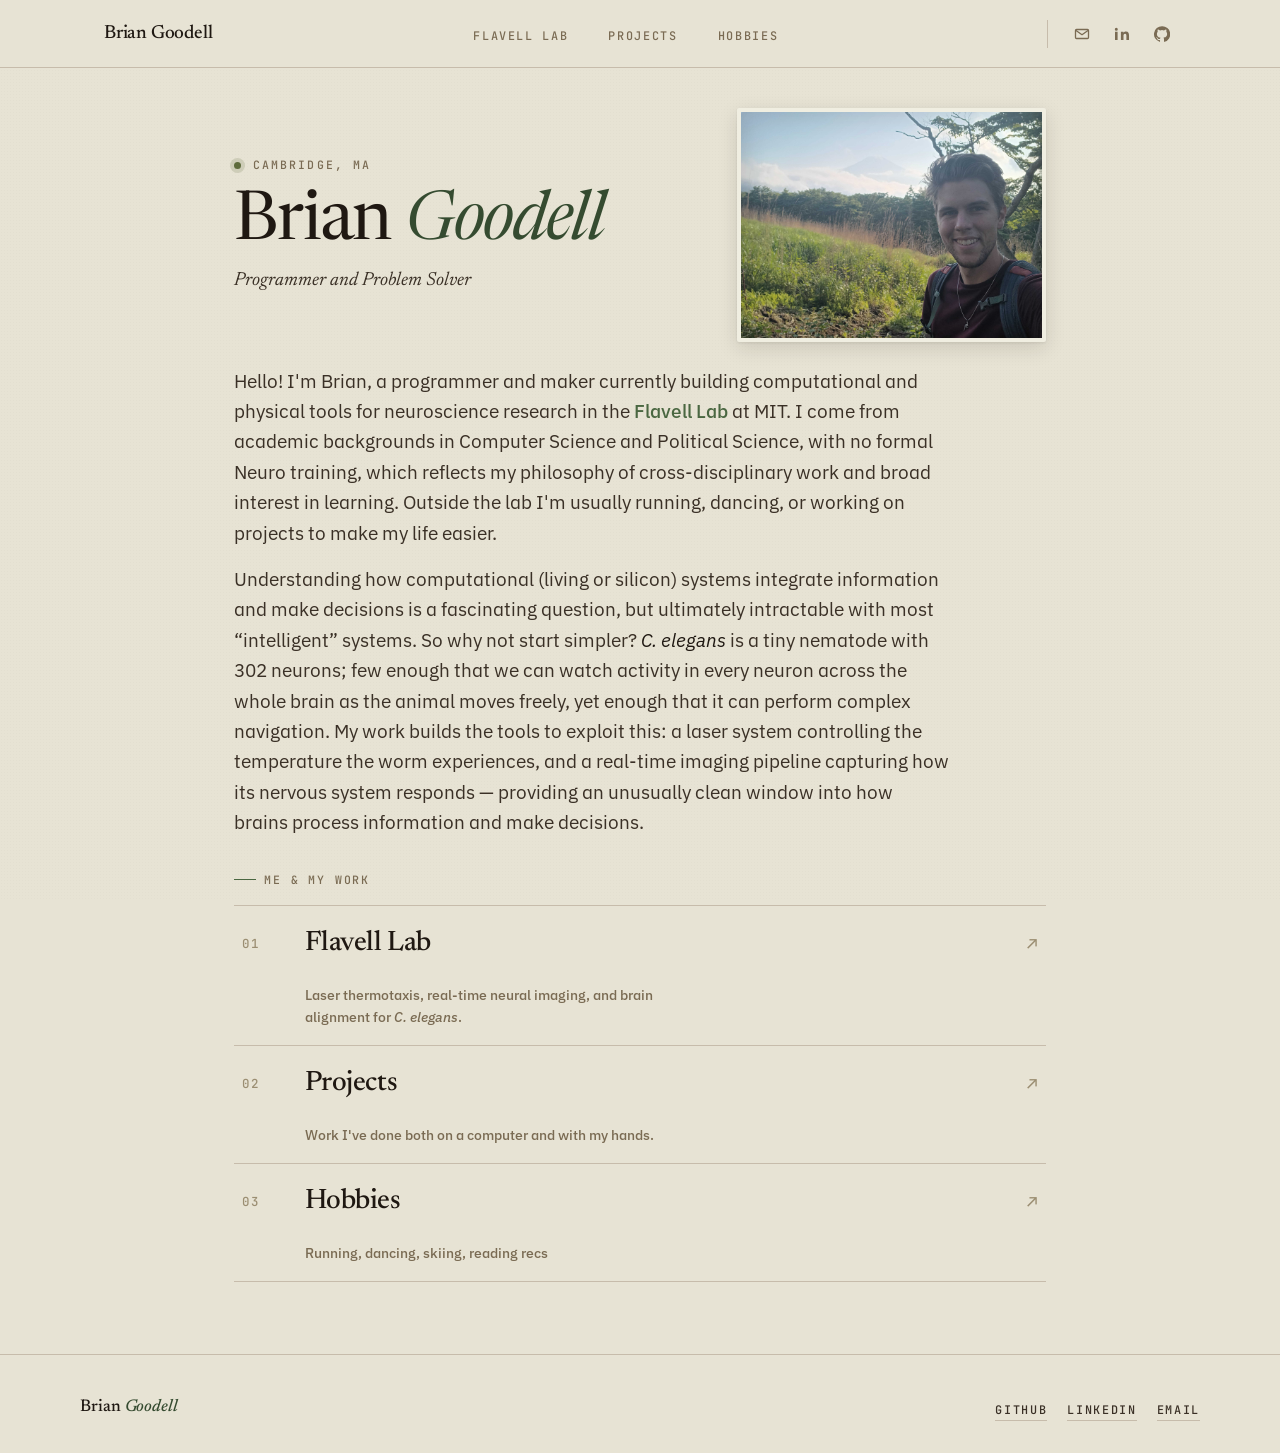
==== commit 186a8fab: "Improve Aesthetics and Add Images" ====
--- a/index.html
+++ b/index.html
@@ -53,7 +53,7 @@
         <h1 class="home-hero__name" data-content-id="hero-name">Brian <em>Goodell</em></h1>
         <!-- <p class="home-hero__role" data-content-id="hero-role">Research Technician
 building tools for neuroscience</p> -->
-        <p class="home-hero__role" data-content-id="hero-role">Versatile Programmer and Problem Solver</p>
+        <p class="home-hero__role" data-content-id="hero-role">Programmer and Problem Solver</p>
       </div>
       <div class="home-hero__photo-wrap">
         <img src="images/headshot.jpg" alt="Brian Goodell" class="home-hero__photo">
@@ -66,7 +66,7 @@
         tools for neuroscience research in the <a href="flavell-lab.html">Flavell Lab</a>
         at MIT. I come from academic backgrounds in Computer Science and Political Science, with no formal 
         Neuro training, which reflects my philosophy of cross-disciplinary work and broad interest in 
-        learning. Outside the lab I'm usually running, dancing, or working on projects to make my life better.
+        learning. Outside the lab I'm usually running, dancing, or working on projects to make my life easier.
       </p>
       <p class="home-bio__para" data-content-id="bio-research">
         Understanding how computational (living or silicon) systems integrate information and
@@ -82,7 +82,7 @@
     </section>
 
     <section class="home-links content-section">
-      <div class="kicker" style="margin-bottom: var(--space-4);">MORE OF MY WORK</div>
+      <div class="kicker" style="margin-bottom: var(--space-4);">ME & MY WORK</div>
       <div class="home-links__grid">
         <a href="flavell-lab.html" class="link-card" data-index="01" data-track-click="true">
           <span class="link-card__title">Flavell Lab</span>
@@ -97,7 +97,7 @@
         <a href="hobbies.html" class="link-card" data-index="03" data-track-click="true">
           <span class="link-card__title">Hobbies</span>
           <span class="link-card__arrow" aria-hidden="true">↗</span>
-          <span class="link-card__desc">Running, dancing, skiing, cooking, and more.</span>
+          <span class="link-card__desc">Running, dancing, skiing, reading recs</span>
         </a>
       </div>
     </section>
--- a/css/style.css
+++ b/css/style.css
@@ -1,27 +1,27 @@
 /* ============================================================
    PERSONAL SITE — BRIAN GOODELL
    Editorial / research-notebook aesthetic. Warm paper, deep
-   ink, terracotta clay, olive moss. Newsreader serif + IBM
+   ink, forest fern, olive moss. Newsreader serif + IBM
    Plex Sans + JetBrains Mono for monospaced editorial labels.
    ============================================================ */
 
 :root {
   /* Palette ------------------------------------------------- */
-  --paper:        #ECE4D2;
-  --paper-2:      #E4DABF;
-  --paper-3:      #F4EEDE;
-  --surface:      #F1E9D6;
-  --rule:         #CBBE9F;
-  --rule-soft:    #D9CFB4;
+  --paper:        #E7E3D4;
+  --paper-2:      #DFDABD;
+  --paper-3:      #F0ECDE;
+  --surface:      #EDE9D8;
+  --rule:         #C7BCAB;
+  --rule-soft:    #D5CDB6;
 
   --ink:          #1F1812;
   --ink-2:        #3A3026;
   --ink-mute:     #7A6B53;
   --ink-faint:    #9B8E72;
 
-  --clay:         #B0532C;   /* terracotta */
-  --clay-deep:    #8A3E1F;
-  --clay-soft:    #D38861;
+  --fern:         #4A6741;   /* forest green */
+  --fern-deep:    #354B30;
+  --fern-soft:    #7D9E70;
 
   --moss:         #5E6B3C;   /* olive secondary */
   --moss-soft:    #8A9764;
@@ -29,7 +29,7 @@
   --paper-on-ink: #F1E7D2;
 
   /* Placeholder duotone fills */
-  --ph-clay:    #B0532C;
+  --ph-clay:    #4A6741;
   --ph-moss:    #5E6B3C;
   --ph-umber:   #7A4E2C;
   --ph-sand:    #BFA476;
@@ -38,9 +38,9 @@
   --ph-brown:   var(--ph-umber);
   --ph-sage:    var(--ph-moss);
   --ph-terra:   var(--ph-clay);
-  --color-accent: var(--clay);
-  --color-accent-hover: var(--clay-deep);
-  --color-accent-light: var(--clay-soft);
+  --color-accent: var(--fern);
+  --color-accent-hover: var(--fern-deep);
+  --color-accent-light: var(--fern-soft);
   --color-border: var(--rule);
   --color-bg-alt: var(--paper-2);
   --color-surface: var(--surface);
@@ -111,7 +111,10 @@
   -moz-osx-font-smoothing: grayscale;
   text-rendering: optimizeLegibility;
   overflow-x: clip;
-}
+  scrollbar-width: none;
+}
+
+::-webkit-scrollbar { display: none; }
 
 body {
   background: var(--paper);
@@ -134,7 +137,7 @@
   pointer-events: none;
   z-index: 0;
   background-image:
-    radial-gradient(rgba(58, 45, 28, 0.045) 1px, transparent 1px);
+    radial-gradient(rgba(45, 45, 30, 0.04) 1px, transparent 1px);
   background-size: 3px 3px;
   mix-blend-mode: multiply;
   opacity: 0.55;
@@ -146,22 +149,23 @@
 ul, ol { list-style: none; }
 
 a {
-  color: var(--clay-deep);
+  color: var(--fern);
+  font-weight: 500;
   text-decoration: none;
   text-underline-offset: 0.18em;
   text-decoration-thickness: 1px;
   transition: color var(--transition-fast);
 }
 
-a:hover { color: var(--clay); text-decoration: underline; }
+a:hover { color: var(--fern-deep); text-decoration: underline; }
 
 a:focus-visible {
-  outline: 2px solid var(--clay);
+  outline: 2px solid var(--fern);
   outline-offset: 3px;
   border-radius: 1px;
 }
 
-::selection { background: var(--clay-soft); color: var(--ink); }
+::selection { background: var(--fern-soft); color: var(--ink); }
 
 /* ============================================================
    TYPOGRAPHY
@@ -177,7 +181,7 @@
 }
 
 em { font-style: italic; }
-h1 em, h2 em, h3 em { font-style: italic; color: var(--clay-deep); }
+h1 em, h2 em, h3 em { font-style: italic; color: var(--fern-deep); }
 
 /* Editorial monospace kicker: tiny uppercase mono label.
    Use above headings for an "00.0 Section" feel. */
@@ -198,7 +202,7 @@
   display: inline-block;
   width: 22px;
   height: 1px;
-  background: var(--clay);
+  background: var(--fern);
 }
 
 .kicker--no-rule::before { display: none; }
@@ -347,7 +351,7 @@
   color: var(--paper-on-ink);
   border-color: var(--ink);
 }
-.btn--primary:hover { background: var(--clay-deep); border-color: var(--clay-deep); color: #fff; }
+.btn--primary:hover { background: var(--fern-deep); border-color: var(--fern-deep); color: #fff; }
 
 .btn--outline {
   background: transparent;
@@ -413,13 +417,13 @@
 
 .site-nav__brand > span { white-space: nowrap; }
 
-.site-nav__brand:hover { color: var(--clay-deep); text-decoration: none; }
+.site-nav__brand:hover { color: var(--fern-deep); text-decoration: none; }
 
 .site-nav__brand-mark {
   display: inline-block;
   width: 10px;
   height: 10px;
-  background: var(--clay);
+  background: var(--fern);
   border-radius: 50%;
   transform: translateY(-1px);
 }
@@ -468,7 +472,7 @@
   left: 0; right: 0;
   bottom: -2px;
   height: 2px;
-  background: var(--clay);
+  background: var(--fern);
 }
 
 /* Social icons — sit in the nav, after the page links */
@@ -499,13 +503,13 @@
 }
 
 .social-icon:hover {
-  color: var(--clay-deep);
+  color: var(--fern-deep);
   background: var(--paper-3);
   text-decoration: none;
 }
 
 .social-icon:focus-visible {
-  outline: 2px solid var(--clay);
+  outline: 2px solid var(--fern);
   outline-offset: 2px;
 }
 
@@ -565,7 +569,7 @@
 
 .site-footer__brand em {
   font-style: italic;
-  color: var(--clay-deep);
+  color: var(--fern-deep);
   font-weight: 500;
 }
 
@@ -602,7 +606,7 @@
   transition: color var(--transition-fast), border-color var(--transition-fast);
 }
 
-.footer-link:hover { color: var(--clay-deep); border-color: var(--clay); text-decoration: none; }
+.footer-link:hover { color: var(--fern-deep); border-color: var(--fern); text-decoration: none; }
 
 @media (max-width: 640px) {
   .site-footer__inner { flex-direction: column; align-items: flex-start; gap: var(--space-3); }
@@ -629,7 +633,7 @@
   margin: 0 auto;
   padding: var(--space-10) var(--space-6) var(--space-6);
   display: grid;
-  grid-template-columns: 1fr 180px;
+  grid-template-columns: 3fr 2fr;
   gap: var(--space-10);
   align-items: center;
 }
@@ -674,7 +678,7 @@
 .home-hero__name em {
   font-style: italic;
   font-weight: 400;
-  color: var(--clay-deep);
+  color: var(--fern-deep);
 }
 
 .home-hero__role {
@@ -694,12 +698,26 @@
 
 .home-hero__photo-wrap {
   width: 100%;
-  aspect-ratio: 4 / 5;
+  /* aspect-ratio: 4 / 5; */
   overflow: hidden;
-  border-radius: var(--radius-sm);
+  border-radius: 2px;
   position: relative;
   background: var(--paper-2);
-  border: 1px solid var(--rule);
+  border: 4px solid rgba(255, 255, 255, 0.55);
+  box-shadow:
+    0 1px 3px rgba(31, 24, 18, 0.08),
+    0 6px 20px rgba(31, 24, 18, 0.13);
+}
+
+/* Soft inset vignette — darkens edges slightly, adds depth without fading */
+.home-hero__photo-wrap::after {
+  content: '';
+  position: absolute;
+  inset: 0;
+  box-shadow: inset 0 0 28px rgba(31, 24, 18, 0.18);
+  border-radius: 2px;
+  pointer-events: none;
+  z-index: 1;
 }
 
 .home-hero__photo-wrap .ph-image {
@@ -709,7 +727,12 @@
   inset: 0;
 }
 
-.home-hero__photo { width: 100%; height: 100%; object-fit: cover; object-position: 75% 20%; }
+.home-hero__photo {
+  width: 100%;
+  height: 100%;
+  object-fit: cover;
+  object-position: 75% 20%;
+}
 
 .home-bio {
   padding-top: 0;
@@ -764,8 +787,8 @@
   background: linear-gradient(90deg, var(--paper-3), transparent 60%);
 }
 
-.link-card:hover .link-card__arrow { transform: translate(4px, -4px); color: var(--clay-deep); }
-.link-card:hover .link-card__title { color: var(--clay-deep); }
+.link-card:hover .link-card__arrow { transform: translate(4px, -4px); color: var(--fern-deep); }
+.link-card:hover .link-card__title { color: var(--fern-deep); }
 
 .link-card__title {
   font-family: var(--font-serif);
@@ -980,7 +1003,7 @@
   content: "→";
   position: absolute;
   left: 0;
-  color: var(--clay);
+  color: var(--fern);
   font-family: var(--font-mono);
 }
 
@@ -1031,8 +1054,8 @@
 }
 
 .filter-btn--active:hover {
-  background: var(--clay-deep);
-  border-color: var(--clay-deep);
+  background: var(--fern-deep);
+  border-color: var(--fern-deep);
   color: var(--paper-on-ink);
 }
 
@@ -1085,6 +1108,13 @@
 .project-card:has(.ai-meter.is-open),
 .project-card:has(.ai-meter:focus-visible) { z-index: 80; }
 
+/* Boost the active meter above the action buttons (both z-index:2, later DOM order wins) */
+.project-card .ai-meter:hover,
+.project-card .ai-meter:focus-visible,
+.project-card .ai-meter.is-open {
+  z-index: 10;
+}
+
 .lab-project { z-index: 1; }
 .lab-project:has(.ai-meter:hover),
 .lab-project:has(.ai-meter.is-open),
@@ -1176,7 +1206,7 @@
   background: var(--ink-faint);
 }
 
-.project-badge--work::before  { background: var(--clay); }
+.project-badge--work::before  { background: var(--fern); }
 .project-badge--class::before { background: var(--moss); }
 .project-badge--solo::before  { background: var(--ph-sand); }
 .project-badge--maker::before { background: var(--ph-umber); }
@@ -1197,7 +1227,7 @@
    popover with the full scale and a link to the philosophy page.
    ============================================================ */
 .ai-meter {
-  --pip-on:  var(--clay);
+  --pip-on:  var(--fern);
   --pip-off: var(--rule);
   position: relative;
   display: inline-flex;
@@ -1208,14 +1238,29 @@
   letter-spacing: 0.16em;
   text-transform: uppercase;
   color: var(--ink-mute);
-  padding: 0.25em 0;
+  padding: 0.45em 0.55em;
   cursor: help;
   border: 0;
   background: transparent;
 }
 
+/* Bridge the gap between the button and the popover so the cursor doesn't
+   leave the hover area while moving toward the popup. */
+.ai-meter::before {
+  content: '';
+  position: absolute;
+  top: 100%;
+  left: -8px;
+  right: -8px;
+  height: 14px;
+}
+.ai-meter--up::before {
+  top: auto;
+  bottom: 100%;
+}
+
 .ai-meter:focus { outline: none; }
-.ai-meter:focus-visible .ai-meter__pips i { box-shadow: 0 0 0 2px var(--clay-soft); }
+.ai-meter:focus-visible .ai-meter__pips i { box-shadow: 0 0 0 2px var(--fern-soft); }
 
 .ai-meter__pips {
   display: inline-flex;
@@ -1256,7 +1301,7 @@
   top: calc(100% + 10px);
   left: 0;
   z-index: 100;
-  width: 290px;
+  width: 310px;
   max-width: calc(100vw - 32px);
   padding: var(--space-3) var(--space-4);
   background: var(--paper-3);
@@ -1342,7 +1387,7 @@
 
 .ai-meter__level[data-current="true"] {
   background: var(--paper-2);
-  border-left-color: var(--clay);
+  border-left-color: var(--fern);
 }
 
 .ai-meter__level[data-current="true"] .ai-meter__level-name { color: var(--ink); }
@@ -1361,8 +1406,8 @@
 }
 
 .ai-meter__level-pips i.on {
-  background: var(--clay);
-  border-color: var(--clay);
+  background: var(--fern);
+  border-color: var(--fern);
 }
 
 .ai-meter__level[data-current="false"] .ai-meter__level-pips i.on {
@@ -1404,7 +1449,7 @@
   font-size: 0.66rem;
   letter-spacing: 0.16em;
   text-transform: uppercase;
-  color: var(--clay-deep);
+  color: var(--fern-deep);
   border-top: 1px solid var(--rule);
   padding-top: var(--space-2);
   margin-top: 2px;
@@ -1413,7 +1458,7 @@
 }
 
 .ai-meter__pop-link:hover {
-  color: var(--clay);
+  color: var(--fern);
   text-decoration: none;
 }
 
@@ -1470,8 +1515,8 @@
 }
 
 .ai-scale-row__pips i.on {
-  background: var(--clay);
-  border-color: var(--clay);
+  background: var(--fern);
+  border-color: var(--fern);
 }
 
 .ai-scale-row__num {
@@ -1577,7 +1622,7 @@
   float: left;
   line-height: 0.92;
   margin: 0.08em 0.12em 0 -0.04em;
-  color: var(--clay-deep);
+  color: var(--fern-deep);
   font-weight: 500;
 }
 
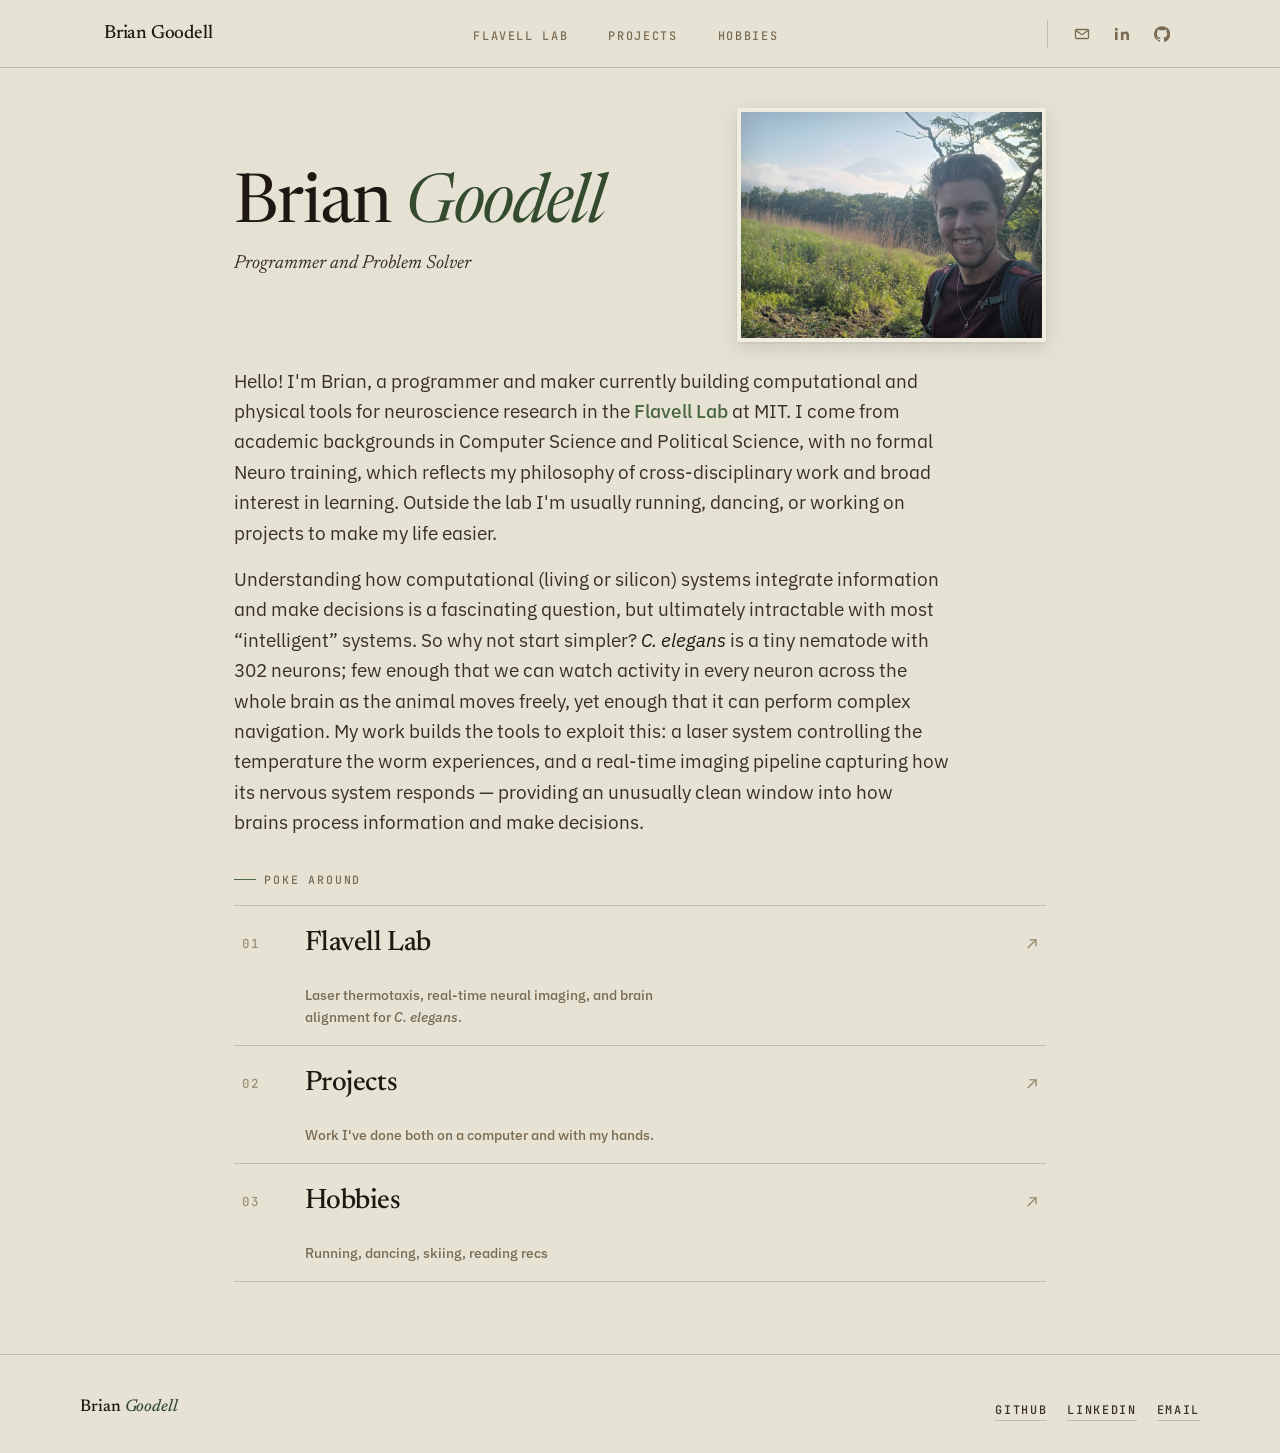
==== commit faf7faa6: "Add Project Images and Update Formatting" ====
--- a/index.html
+++ b/index.html
@@ -9,14 +9,15 @@
   <link rel="preconnect" href="https://fonts.gstatic.com" crossorigin>
   <link href="https://fonts.googleapis.com/css2?family=Newsreader:ital,opsz,wght@0,6..72,400;0,6..72,500;0,6..72,600;1,6..72,400;1,6..72,500&family=IBM+Plex+Sans:wght@300;400;500;600&family=JetBrains+Mono:wght@400;500;600&display=swap" rel="stylesheet">
   <link rel="stylesheet" href="css/style.css">
+  <link rel="icon" type="image/x-icon" href="images/BG_favicon.png">
 </head>
 <body data-page-id="home">
 
   <nav class="site-nav" role="navigation" aria-label="Main navigation">
     <div class="site-nav__inner">
-      <a href="index.html" class="site-nav__brand"><span>Brian Goodell</span></a>
+      <a href="index.html" class="site-nav__brand"><span class="nav-full">Brian Goodell</span><span class="nav-short">Brian</span></a>
       <ul class="site-nav__links" role="list">
-        <li><a href="flavell-lab.html" class="nav__link">Flavell Lab</a></li>
+        <li><a href="flavell-lab.html" class="nav__link"><span class="nav-full">Flavell Lab</span><span class="nav-short">Flavell</span></a></li>
         <li><a href="projects.html"    class="nav__link">Projects</a></li>
         <li><a href="hobbies.html"     class="nav__link">Hobbies</a></li>
       </ul>
@@ -45,11 +46,10 @@
 
     <section class="home-hero">
       <div class="home-hero__text">
-        <div class="home-hero__eyebrow">
+        <!-- <div class="home-hero__eyebrow">
           <span class="home-hero__eyebrow-dot" aria-hidden="true"></span>
-          <span>CAMBRIDGE, MA
-</span>
-        </div>
+          <span>CAMBRIDGE, MA</span>
+        </div> -->
         <h1 class="home-hero__name" data-content-id="hero-name">Brian <em>Goodell</em></h1>
         <!-- <p class="home-hero__role" data-content-id="hero-role">Research Technician
 building tools for neuroscience</p> -->
@@ -82,7 +82,7 @@
     </section>
 
     <section class="home-links content-section">
-      <div class="kicker" style="margin-bottom: var(--space-4);">ME & MY WORK</div>
+      <div class="kicker" style="margin-bottom: var(--space-4);">Poke Around</div>
       <div class="home-links__grid">
         <a href="flavell-lab.html" class="link-card" data-index="01" data-track-click="true">
           <span class="link-card__title">Flavell Lab</span>
--- a/css/style.css
+++ b/css/style.css
@@ -521,6 +521,12 @@
   }
   .social-icon { width: 24px; height: 24px; }
   .social-icon svg { width: 14px; height: 14px; }
+}
+
+.nav-short { display: none; }
+@media (max-width: 540px) {
+  .nav-full  { display: none; }
+  .nav-short { display: inline; }
 }
 
 /* ============================================================
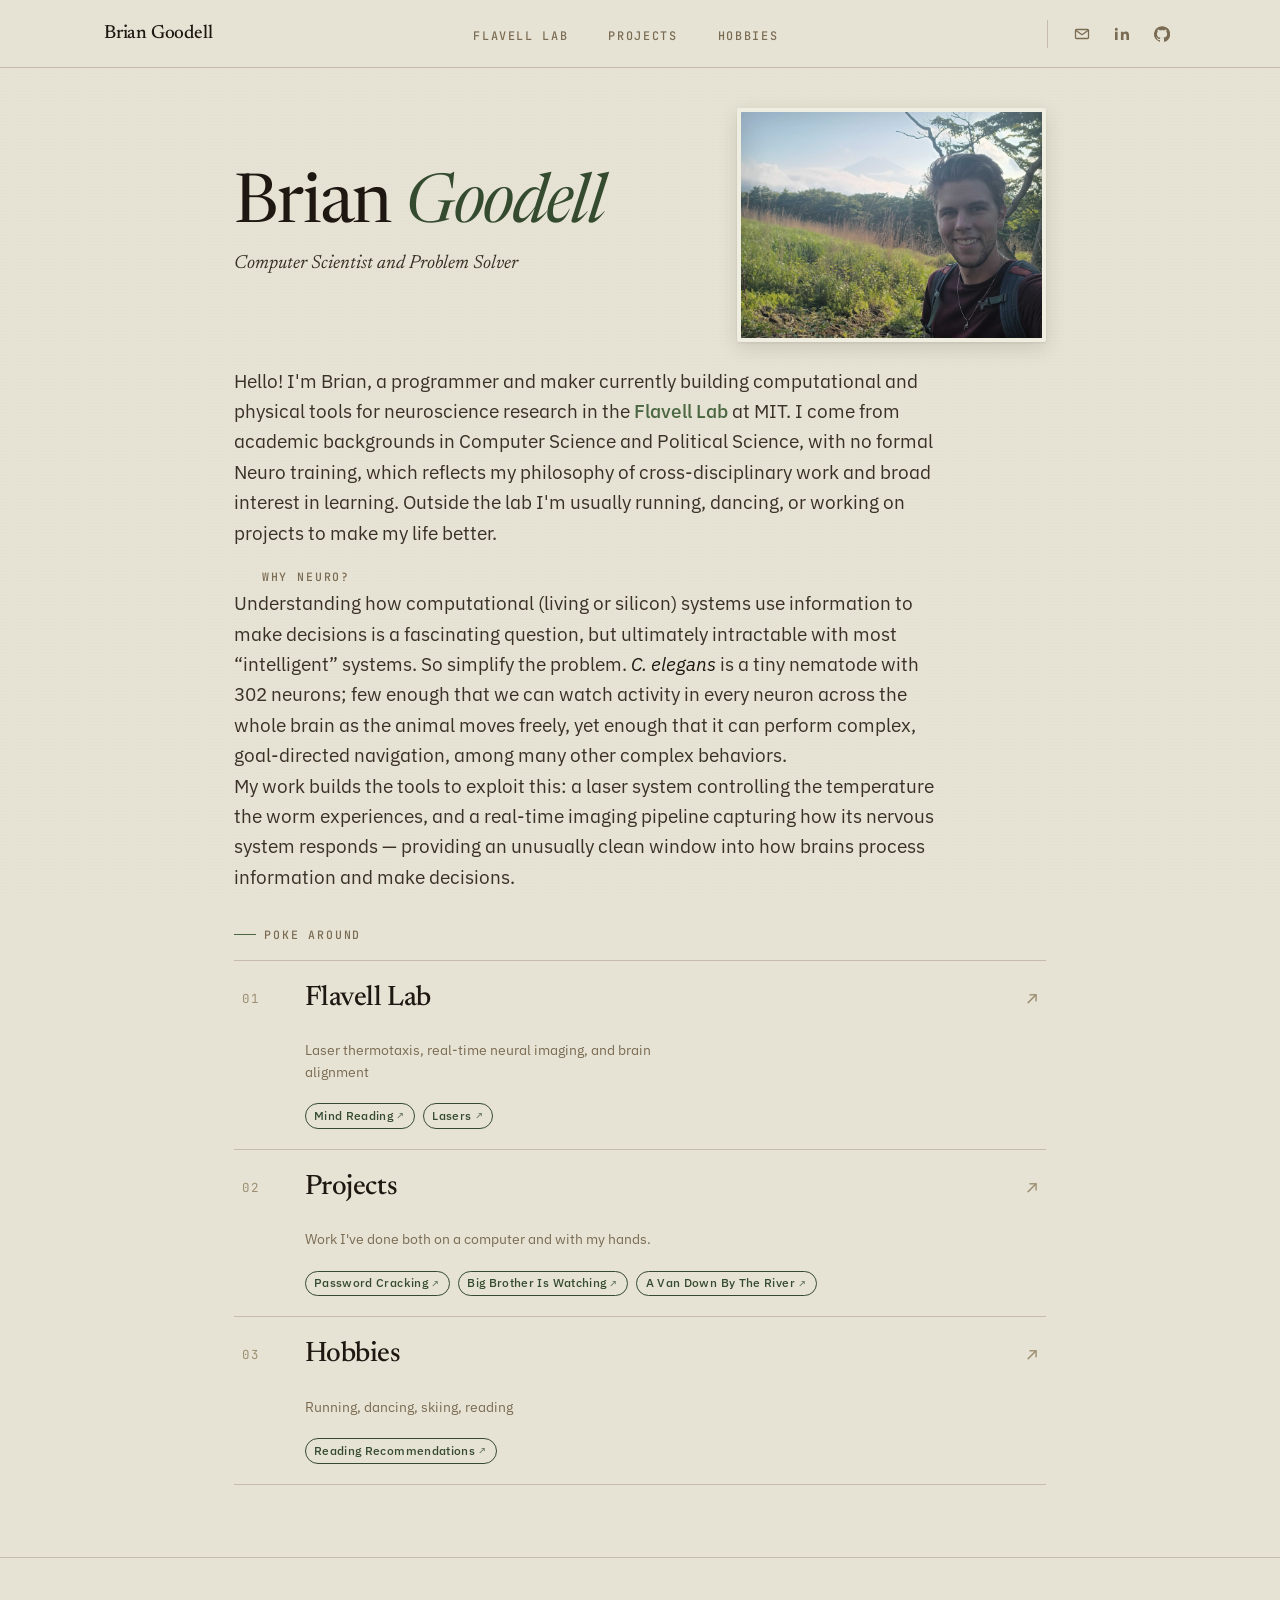
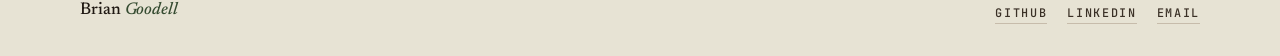
==== commit f8576d3e: "Format Video and Add Quick Links to Home Page" ====
--- a/index.html
+++ b/index.html
@@ -53,7 +53,7 @@
         <h1 class="home-hero__name" data-content-id="hero-name">Brian <em>Goodell</em></h1>
         <!-- <p class="home-hero__role" data-content-id="hero-role">Research Technician
 building tools for neuroscience</p> -->
-        <p class="home-hero__role" data-content-id="hero-role">Programmer and Problem Solver</p>
+        <p class="home-hero__role" data-content-id="hero-role">Computer Scientist and Problem Solver</p>
       </div>
       <div class="home-hero__photo-wrap">
         <img src="images/headshot.jpg" alt="Brian Goodell" class="home-hero__photo">
@@ -66,15 +66,17 @@
         tools for neuroscience research in the <a href="flavell-lab.html">Flavell Lab</a>
         at MIT. I come from academic backgrounds in Computer Science and Political Science, with no formal 
         Neuro training, which reflects my philosophy of cross-disciplinary work and broad interest in 
-        learning. Outside the lab I'm usually running, dancing, or working on projects to make my life easier.
+        learning. Outside the lab I'm usually running, dancing, or working on projects to make my life better.
       </p>
+      <p class="kicker kicker--no-rule" style="margin-top: var(--space-5);">&emsp;&emsp;Why neuro?</p>
       <p class="home-bio__para" data-content-id="bio-research">
-        Understanding how computational (living or silicon) systems integrate information and
+        Understanding how computational (living or silicon) systems use information to
         make decisions is a fascinating question, but ultimately intractable with most
-        &ldquo;intelligent&rdquo; systems. So why not start simpler?
+        &ldquo;intelligent&rdquo; systems. So simplify the problem.
         <em>C. elegans</em> is a tiny nematode with 302 neurons; few enough that we can watch
         activity in every neuron across the whole brain as the animal moves freely, yet enough
-        that it can perform complex navigation. My work builds the tools to exploit this: a laser
+        that it can perform complex, goal-directed navigation, among many other complex behaviors.
+        <br />My work builds the tools to exploit this: a laser
         system controlling the temperature the worm experiences, and a real-time imaging pipeline
         capturing how its nervous system responds &mdash; providing an unusually clean window into
         how brains process information and make decisions.
@@ -84,21 +86,39 @@
     <section class="home-links content-section">
       <div class="kicker" style="margin-bottom: var(--space-4);">Poke Around</div>
       <div class="home-links__grid">
-        <a href="flavell-lab.html" class="link-card" data-index="01" data-track-click="true">
-          <span class="link-card__title">Flavell Lab</span>
-          <span class="link-card__arrow" aria-hidden="true">↗</span>
-          <span class="link-card__desc">Laser thermotaxis, real-time neural imaging, and brain alignment for <em>C. elegans</em>.</span>
-        </a>
-        <a href="projects.html" class="link-card" data-index="02" data-track-click="true">
-          <span class="link-card__title">Projects</span>
-          <span class="link-card__arrow" aria-hidden="true">↗</span>
+        <div class="link-card" data-index="01">
+          <a href="flavell-lab.html" class="link-card__title-link" data-track-click="true">
+            <span class="link-card__title">Flavell Lab</span>
+            <span class="link-card__arrow" aria-hidden="true">↗</span>
+          </a>
+          <span class="link-card__desc">Laser thermotaxis, real-time neural imaging, and brain alignment</span>
+          <div class="link-card__sublinks">
+            <a href="flavell-lab.html#autocell" class="link-card__sublink" data-track-click="true">Mind Reading</a>
+            <a href="flavell-lab.html#laser" class="link-card__sublink" data-track-click="true">Lasers</a>
+          </div>
+        </div>
+        <div class="link-card" data-index="02">
+          <a href="projects.html" class="link-card__title-link" data-track-click="true">
+            <span class="link-card__title">Projects</span>
+            <span class="link-card__arrow" aria-hidden="true">↗</span>
+          </a>
           <span class="link-card__desc">Work I've done both on a computer and with my hands.</span>
-        </a>
-        <a href="hobbies.html" class="link-card" data-index="03" data-track-click="true">
-          <span class="link-card__title">Hobbies</span>
-          <span class="link-card__arrow" aria-hidden="true">↗</span>
-          <span class="link-card__desc">Running, dancing, skiing, reading recs</span>
-        </a>
+          <div class="link-card__sublinks">
+            <a href="projects.html#project-tanks" class="link-card__sublink" data-track-click="true">Password Cracking</a>
+            <a href="projects.html#project-self-tracking" class="link-card__sublink" data-track-click="true">Big Brother Is Watching</a>
+            <a href="projects.html#project-van" class="link-card__sublink" data-track-click="true">A Van Down By The River</a>
+          </div>
+        </div>
+        <div class="link-card" data-index="03">
+          <a href="hobbies.html" class="link-card__title-link" data-index="03" data-track-click="true">
+            <span class="link-card__title">Hobbies</span>
+            <span class="link-card__arrow" aria-hidden="true">↗</span>
+          </a>
+          <span class="link-card__desc">Running, dancing, skiing, reading</span>
+            <div class="link-card__sublinks">
+              <a href="hobbies.html#reading" class="link-card__sublink" data-track-click="true">Reading Recommendations</a>
+            </div>
+        </div>
       </div>
     </section>
 
--- a/css/style.css
+++ b/css/style.css
@@ -822,6 +822,47 @@
   transition: transform var(--transition-fast), color var(--transition-fast);
 }
 
+.link-card__title-link {
+  display: contents;
+}
+
+.link-card__sublinks {
+  grid-column: 2 / -1;
+  display: flex;
+  flex-wrap: wrap;
+  gap: var(--space-2);
+  padding-bottom: var(--space-1);
+}
+
+.link-card__sublink {
+  display: inline-flex;
+  align-items: center;
+  gap: 0.25em;
+  padding: 0.2em 0.7em;
+  font-family: var(--font-sans);
+  font-size: var(--text-xs);
+  font-weight: 500;
+  letter-spacing: 0.03em;
+  color: var(--fern-deep);
+  border: 1px solid currentColor;
+  border-radius: 999px;
+  text-decoration: none;
+  transition: background var(--transition-fast), color var(--transition-fast), border-color var(--transition-fast);
+}
+
+.link-card__sublink::after {
+  content: '↗';
+  font-size: 0.85em;
+  opacity: 0.7;
+}
+
+.link-card__sublink:hover {
+  background: var(--fern-deep);
+  color: white;
+  border-color: var(--fern-deep);
+  text-decoration: none;
+}
+
 @media (max-width: 600px) {
   .link-card {
     grid-template-columns: 2em 1fr auto;
@@ -830,6 +871,7 @@
   }
   .link-card__title { font-size: var(--text-xl); }
   .link-card__desc  { grid-column: 1 / -1; }
+  .link-card__sublinks { grid-column: 1 / -1; }
 }
 
 /* ============================================================
@@ -1090,6 +1132,23 @@
 .project-card:focus-within { z-index: 60; }
 .project-card:hover { transform: translateY(-2px); }
 .project-card[data-hidden="true"] { display: none; }
+
+@keyframes card-highlight {
+  0%, 25% {
+    outline: 2px solid var(--fern);
+    outline-offset: 4px;
+    background-color: rgba(74, 103, 65, 0.05);
+  }
+  100% {
+    outline: 2px solid transparent;
+    outline-offset: 4px;
+    background-color: transparent;
+  }
+}
+
+.project-card--highlight {
+  animation: card-highlight 2.4s ease-out forwards;
+}
 
 /* Stretched link — makes the whole card clickable */
 .project-card__primary-link::after {
@@ -1667,6 +1726,94 @@
 }
 
 /* ============================================================
+   VIDEO PLAYER
+   ============================================================ */
+.video-player {
+  position: relative;
+  width: 100%;
+  border-radius: var(--radius-sm);
+  overflow: hidden;
+  cursor: pointer;
+  background: var(--paper-2);
+  margin-top: var(--space-3);
+  border: 1px solid var(--rule);
+  outline: none;
+  display: flex;
+  justify-content: center;
+}
+
+.video-player:focus-visible {
+  outline: 2px solid var(--fern);
+  outline-offset: 3px;
+}
+
+.video-player__video {
+  display: block;
+  width: auto;
+  max-width: 100%;
+  max-height: 80vh;
+  vertical-align: bottom;
+}
+
+.video-player__overlay {
+  position: absolute;
+  inset: 0;
+  display: flex;
+  align-items: center;
+  justify-content: center;
+  background: rgba(31, 24, 18, 0.28);
+  transition:
+    background var(--transition-base),
+    opacity var(--transition-base);
+}
+
+.video-player.is-playing .video-player__overlay {
+  background: transparent;
+  opacity: 0;
+}
+
+.video-player.is-playing:hover .video-player__overlay {
+  background: rgba(31, 24, 18, 0.18);
+  opacity: 1;
+}
+
+.video-player__btn {
+  position: relative;
+  width: 54px;
+  height: 54px;
+  border-radius: 50%;
+  background: var(--paper-on-ink);
+  color: var(--fern-deep);
+  display: flex;
+  align-items: center;
+  justify-content: center;
+  box-shadow:
+    0 2px 10px rgba(31, 24, 18, 0.4),
+    0 0 0 5px rgba(241, 231, 210, 0.18);
+  transition:
+    transform var(--transition-fast),
+    background var(--transition-fast);
+}
+
+.video-player:hover .video-player__btn {
+  transform: scale(1.09);
+  background: var(--paper);
+}
+
+.vp-icon {
+  width: 24px;
+  height: 24px;
+  position: absolute;
+  transition: opacity var(--transition-fast);
+}
+
+.vp-icon--play  { opacity: 1; margin-left: 3px; }
+.vp-icon--pause { opacity: 0; }
+
+.video-player.is-playing         .vp-icon--play  { opacity: 0; }
+.video-player.is-playing:hover   .vp-icon--pause { opacity: 1; }
+
+/* ============================================================
    PRINT
    ============================================================ */
 @media print {
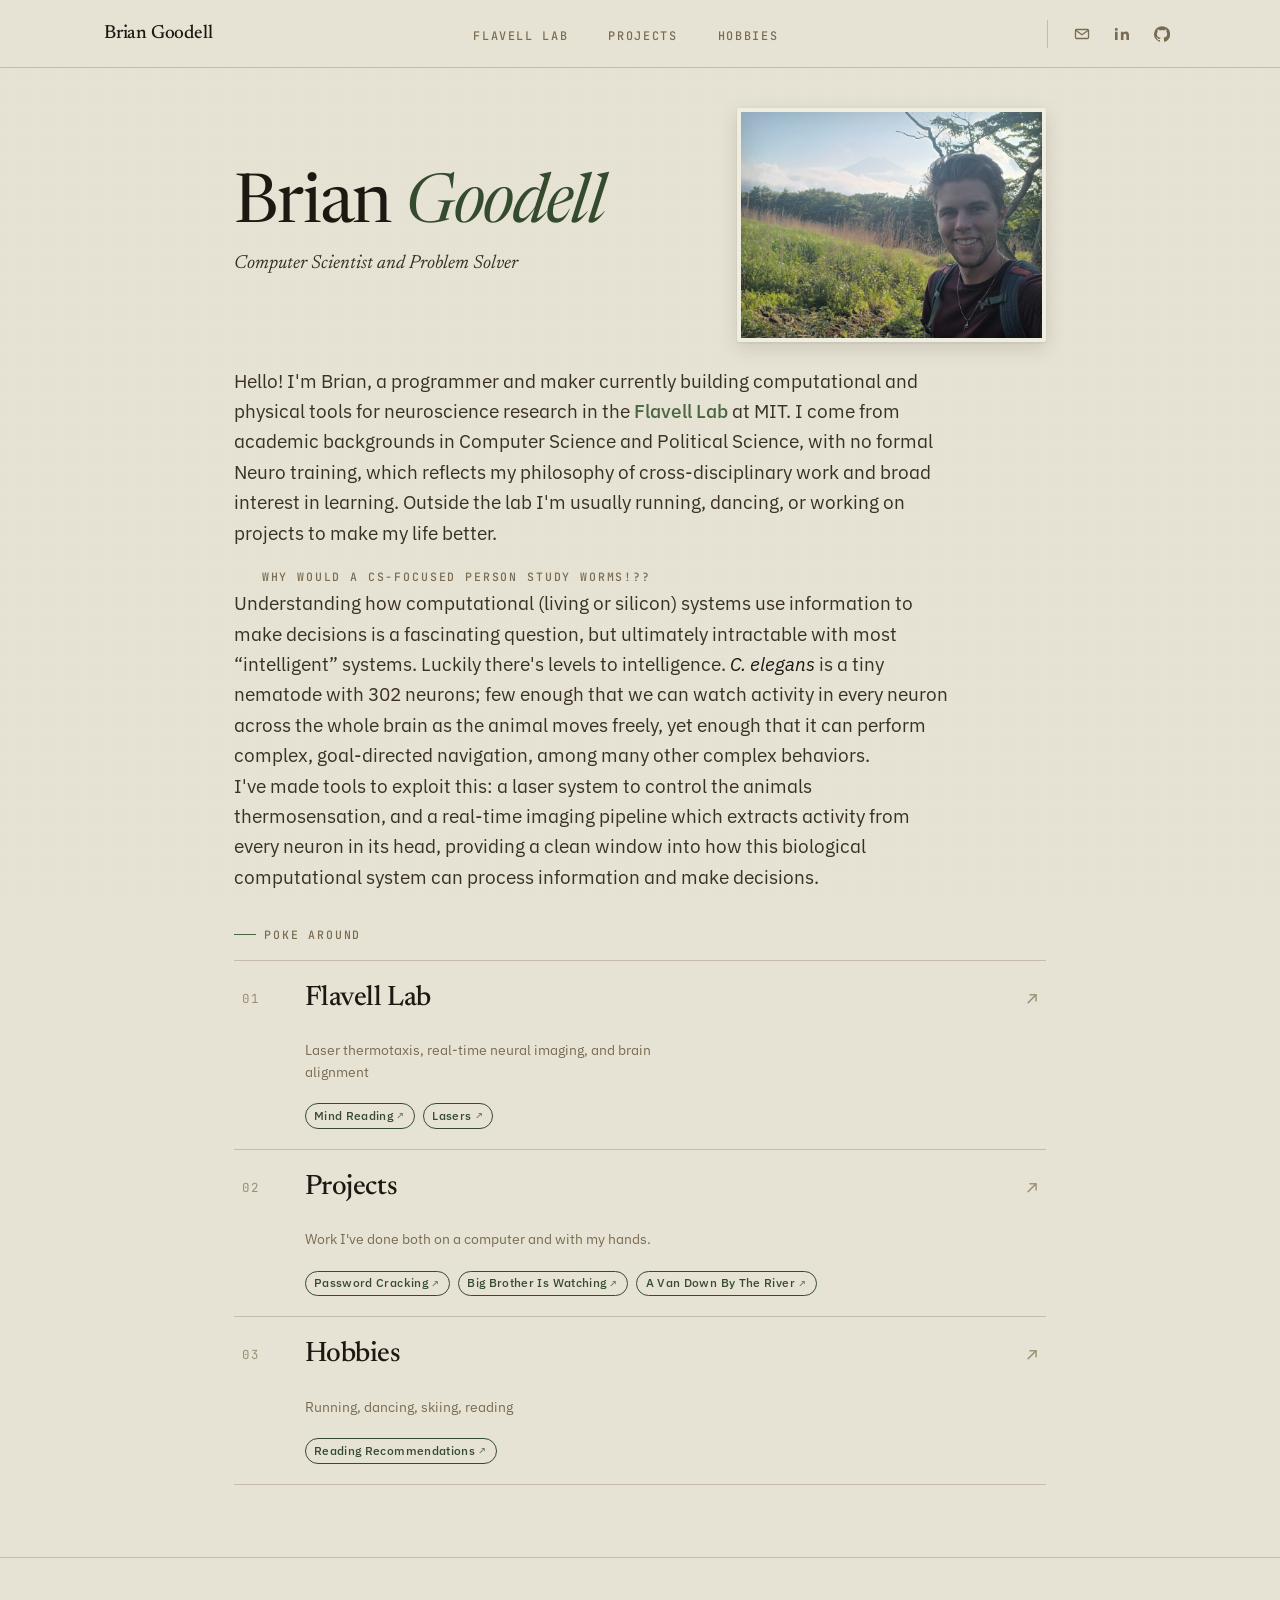
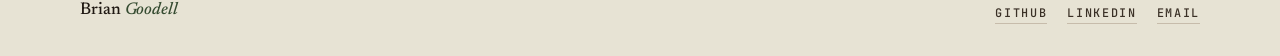
==== commit 24bb1fcd: "Adjust landing text and correct links" ====
--- a/index.html
+++ b/index.html
@@ -15,7 +15,7 @@
 
   <nav class="site-nav" role="navigation" aria-label="Main navigation">
     <div class="site-nav__inner">
-      <a href="index.html" class="site-nav__brand"><span class="nav-full">Brian Goodell</span><span class="nav-short">Brian</span></a>
+      <span class="site-nav__brand"><span class="nav-full">Brian Goodell</span><span class="nav-short">Brian</span></span>
       <ul class="site-nav__links" role="list">
         <li><a href="flavell-lab.html" class="nav__link"><span class="nav-full">Flavell Lab</span><span class="nav-short">Flavell</span></a></li>
         <li><a href="projects.html"    class="nav__link">Projects</a></li>
@@ -28,7 +28,7 @@
               <path d="M2 4.5l6 4.2 6-4.2" stroke-linecap="round"/>
             </svg>
           </a>
-          <a href="https://www.linkedin.com/in/briandalegoodell" target="_blank" rel="noopener" class="social-icon" aria-label="LinkedIn" data-track-click="true" role="listitem">
+          <a href="https://www.linkedin.com/in/brian-goodell" target="_blank" rel="noopener" class="social-icon" aria-label="LinkedIn" data-track-click="true" role="listitem">
             <svg viewBox="0 0 16 16" fill="currentColor" aria-hidden="true">
               <path d="M3.6 5.7H1V14h2.6V5.7Zm.2-2.4a1.5 1.5 0 1 1-3 0 1.5 1.5 0 0 1 3 0ZM15 14h-2.6V9.9c0-1-.02-2.2-1.35-2.2-1.35 0-1.55 1.05-1.55 2.13V14H6.9V5.7h2.5v1.13h.04c.35-.66 1.2-1.35 2.46-1.35 2.63 0 3.12 1.73 3.12 3.97V14Z"/>
             </svg>
@@ -68,19 +68,24 @@
         Neuro training, which reflects my philosophy of cross-disciplinary work and broad interest in 
         learning. Outside the lab I'm usually running, dancing, or working on projects to make my life better.
       </p>
-      <p class="kicker kicker--no-rule" style="margin-top: var(--space-5);">&emsp;&emsp;Why neuro?</p>
+      <p class="kicker kicker--no-rule" style="margin-top: var(--space-5);">&emsp;&emsp;Why would a CS-focused person study worms!??</p>
+      <br />
       <p class="home-bio__para" data-content-id="bio-research">
         Understanding how computational (living or silicon) systems use information to
         make decisions is a fascinating question, but ultimately intractable with most
-        &ldquo;intelligent&rdquo; systems. So simplify the problem.
+        &ldquo;intelligent&rdquo; systems. Luckily there's levels to intelligence.
         <em>C. elegans</em> is a tiny nematode with 302 neurons; few enough that we can watch
         activity in every neuron across the whole brain as the animal moves freely, yet enough
         that it can perform complex, goal-directed navigation, among many other complex behaviors.
-        <br />My work builds the tools to exploit this: a laser
-        system controlling the temperature the worm experiences, and a real-time imaging pipeline
-        capturing how its nervous system responds &mdash; providing an unusually clean window into
-        how brains process information and make decisions.
+        <br />I've made tools to exploit this: a laser
+        system to control the animals thermosensation, and a real-time imaging pipeline
+        which extracts activity from every neuron in its head, providing a clean window into
+        how this biological computational system can process information and make decisions.
       </p>
+      <!-- <p>
+        How do we use information to make decisions? How can we make a system that does the same thing?
+        How can we do that efficiently?
+      </p> -->
     </section>
 
     <section class="home-links content-section">
@@ -131,7 +136,7 @@
       </p>
       <ul class="site-footer__links" role="list">
         <li><a href="https://github.com/briangoodell" class="footer-link" target="_blank" rel="noopener" data-track-click="true">GitHub</a></li>
-        <li><a href="https://www.linkedin.com/in/briandalegoodell" class="footer-link" target="_blank" rel="noopener" data-track-click="true">LinkedIn</a></li>
+        <li><a href="https://www.linkedin.com/in/brian-goodell" class="footer-link" target="_blank" rel="noopener" data-track-click="true">LinkedIn</a></li>
         <li><a href="mailto:briandalegoodell@gmail.com" class="footer-link" data-track-click="true">Email</a></li>
       </ul>
     </div>
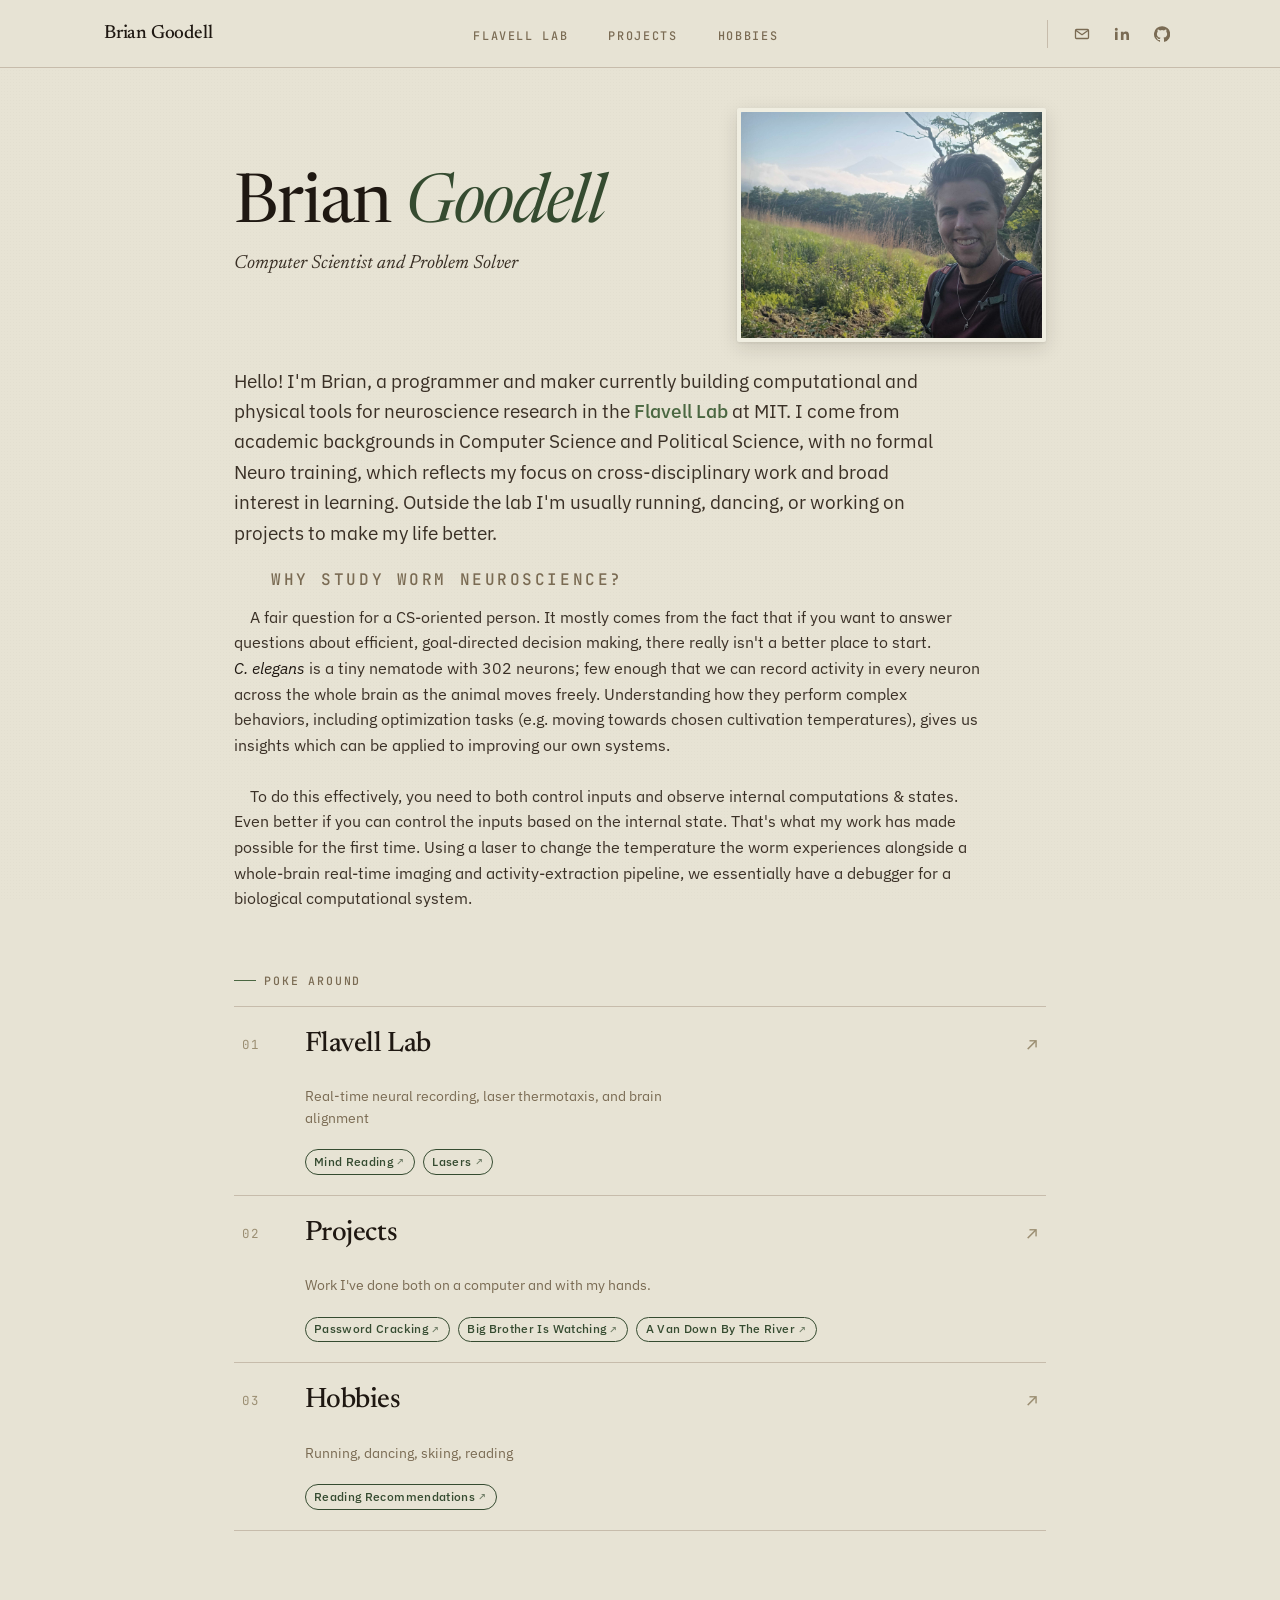
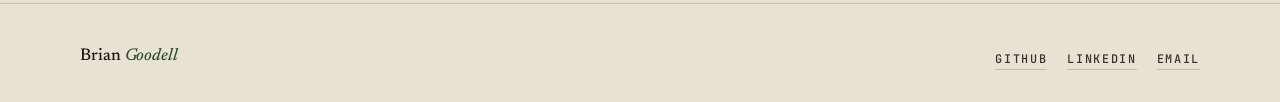
==== commit b112ab26: "Update Text and Pips on Site" ====
--- a/index.html
+++ b/index.html
@@ -65,23 +65,27 @@
         Hello! I'm Brian, a programmer and maker currently building computational and physical
         tools for neuroscience research in the <a href="flavell-lab.html">Flavell Lab</a>
         at MIT. I come from academic backgrounds in Computer Science and Political Science, with no formal 
-        Neuro training, which reflects my philosophy of cross-disciplinary work and broad interest in 
+        Neuro training, which reflects my focus on cross-disciplinary work and broad interest in 
         learning. Outside the lab I'm usually running, dancing, or working on projects to make my life better.
       </p>
-      <p class="kicker kicker--no-rule" style="margin-top: var(--space-5);">&emsp;&emsp;Why would a CS-focused person study worms!??</p>
+      <p class="kicker kicker--no-rule" style="margin-top: var(--space-5); font-size: medium; margin-bottom: var(--space-3);">&emsp;&emsp;Why study worm neuroscience?</p>
+      <p class="home-bio__para" data-content-id="bio-research" style="font-size: medium; max-width: 75ch;">
+        &nbsp;&nbsp;&nbsp;&nbsp;A fair question for a CS-oriented person. It mostly comes from the fact that
+        if you want to answer questions about efficient, goal-directed decision making,
+        there really isn't a better place to start. <em>C.&nbsp;elegans</em> is a tiny nematode with 302 
+        neurons; few enough that we can record
+        activity in every neuron across the whole brain as the animal moves freely. Understanding
+        how they perform complex behaviors, including optimization tasks (e.g. moving towards chosen
+        cultivation temperatures), gives us insights
+        which can be applied to improving our own systems.
+        <br /><br style="line-height: 0.5em; font-size: 50%;"/>
+        &nbsp;&nbsp;&nbsp;&nbsp;To do this effectively, you need to both control inputs and observe internal computations & states.
+        Even better if you can control the inputs based on the internal state. That's what my work has
+        made possible for the first time. Using a laser to change the temperature the worm experiences
+        alongside a whole-brain real-time imaging and activity-extraction pipeline, we essentially
+        have a debugger for a biological computational system.
+      </p>
       <br />
-      <p class="home-bio__para" data-content-id="bio-research">
-        Understanding how computational (living or silicon) systems use information to
-        make decisions is a fascinating question, but ultimately intractable with most
-        &ldquo;intelligent&rdquo; systems. Luckily there's levels to intelligence.
-        <em>C. elegans</em> is a tiny nematode with 302 neurons; few enough that we can watch
-        activity in every neuron across the whole brain as the animal moves freely, yet enough
-        that it can perform complex, goal-directed navigation, among many other complex behaviors.
-        <br />I've made tools to exploit this: a laser
-        system to control the animals thermosensation, and a real-time imaging pipeline
-        which extracts activity from every neuron in its head, providing a clean window into
-        how this biological computational system can process information and make decisions.
-      </p>
       <!-- <p>
         How do we use information to make decisions? How can we make a system that does the same thing?
         How can we do that efficiently?
@@ -96,7 +100,7 @@
             <span class="link-card__title">Flavell Lab</span>
             <span class="link-card__arrow" aria-hidden="true">↗</span>
           </a>
-          <span class="link-card__desc">Laser thermotaxis, real-time neural imaging, and brain alignment</span>
+          <span class="link-card__desc">Real-time neural recording, laser thermotaxis, and brain alignment</span>
           <div class="link-card__sublinks">
             <a href="flavell-lab.html#autocell" class="link-card__sublink" data-track-click="true">Mind Reading</a>
             <a href="flavell-lab.html#laser" class="link-card__sublink" data-track-click="true">Lasers</a>
